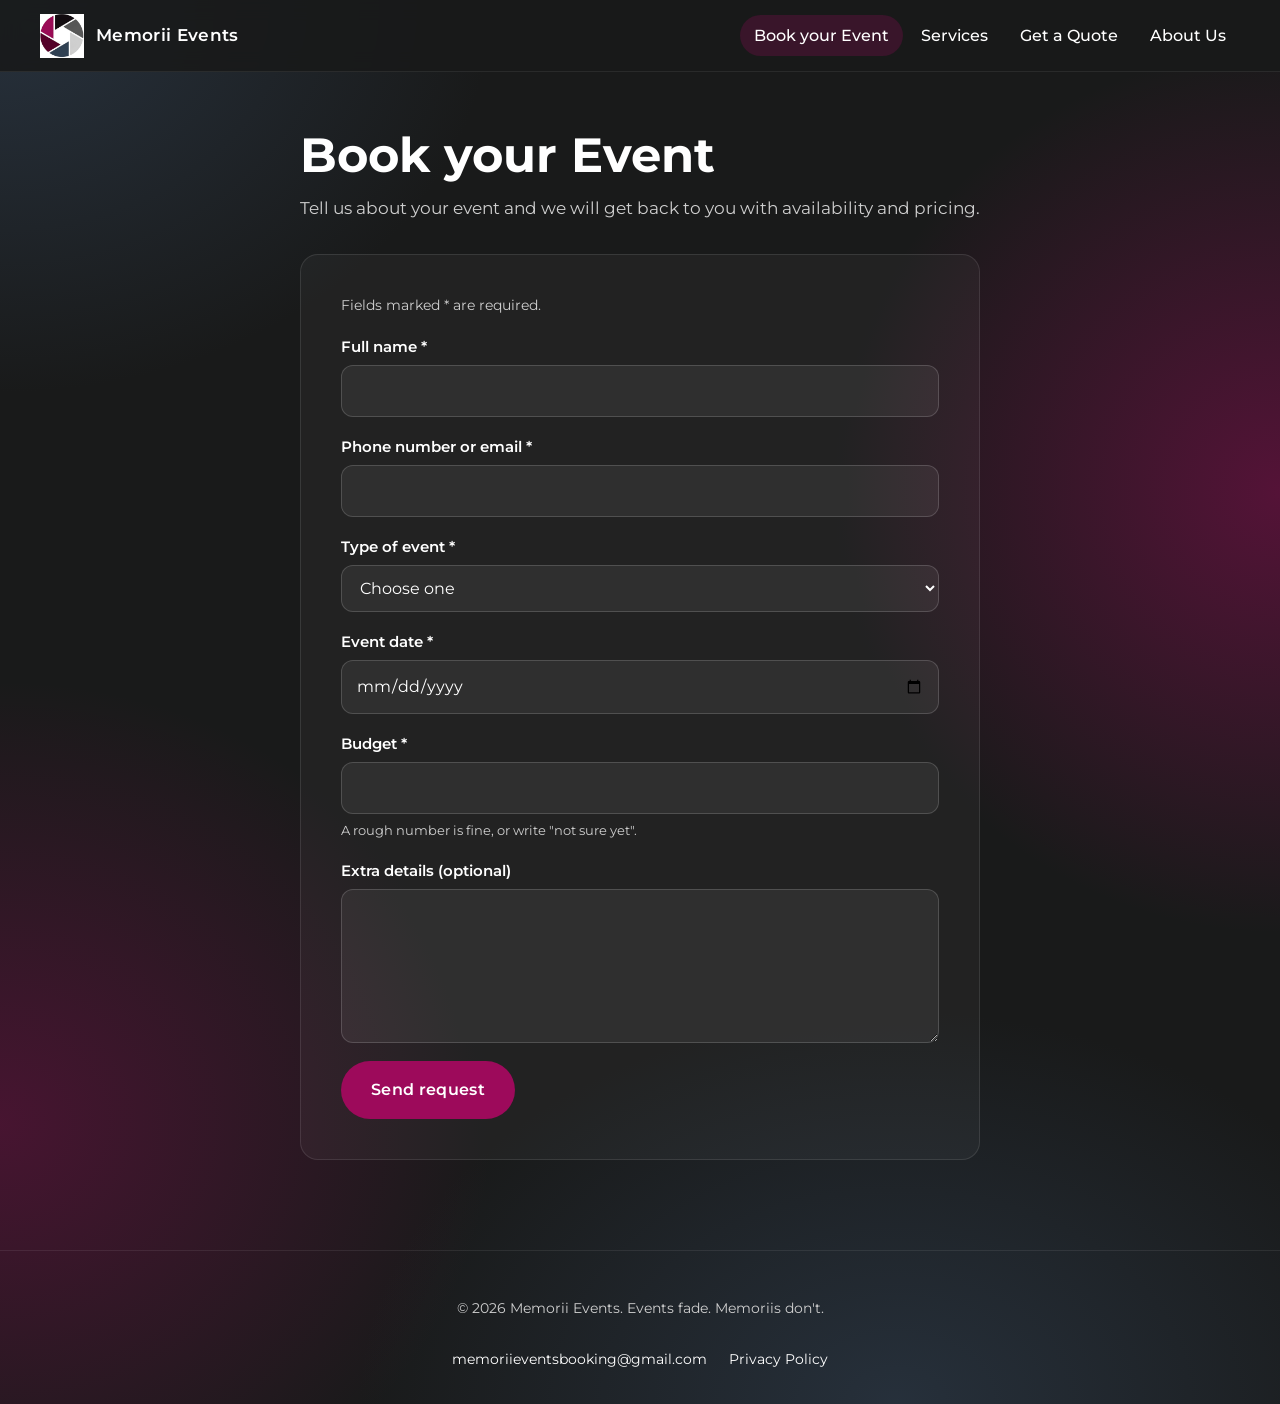
==== pages/book.html @ ae77ec04 "Build Part 1 of Memorii Events site Static HTML/CSS/JS site: home page with hero carousel, reviews r" ====
<!doctype html>
<html lang="en-CA">
<head>
  <meta charset="utf-8">
  <meta name="viewport" content="width=device-width, initial-scale=1">
  <title>Book your Event | Memorii Events</title>
  <meta name="description" content="Tell us about your event and we will get back to you with availability and pricing.">
  <link rel="canonical" href="https://memoriievents.ca/pages/book.html">
  <meta name="theme-color" content="#191a1a">
  <link rel="icon" href="../assets/logo-web.png">
  <link rel="preconnect" href="https://fonts.googleapis.com">
  <link rel="preconnect" href="https://fonts.gstatic.com" crossorigin>
  <link href="https://fonts.googleapis.com/css2?family=Montserrat:wght@400;500;600;700&display=swap" rel="stylesheet">
  <link rel="stylesheet" href="../assets/css/styles.css">
</head>
<body>
<a class="skip-link" href="#main">Skip to content</a>
<header class="site-header">
  <div class="container header-inner">
    <a class="brand" href="../index.html" aria-label="Memorii Events home">
      <img src="../assets/logo-web.png" alt="Memorii Events logo" width="44" height="44">
      <span>Memorii Events</span>
    </a>
    <button class="menu-toggle" type="button" aria-expanded="false" aria-controls="site-nav" aria-label="Open menu">
      <span></span><span></span><span></span>
    </button>
    <nav id="site-nav" class="site-nav" aria-label="Main">
      <a href="book.html" aria-current="page">Book your Event</a>
      <a href="services.html">Services</a>
      <a href="quote.html">Get a Quote</a>
      <a href="../index.html#meet-the-team">About Us</a>
    </nav>
  </div>
</header>
<main id="main" class="page">
  <div class="container page-narrow">
    <h1>Book your Event</h1>
    <p class="lead">Tell us about your event and we will get back to you with availability and pricing.</p>
    <div class="form-card">
      <p class="required-note">Fields marked * are required.</p>
      <form class="enquiry-form" action="https://formspree.io/f/mgaaaqll" method="POST">
        <input type="hidden" name="_subject" value="New booking request - Memorii Events">
        <input type="hidden" name="_next" value="https://memoriievents.ca/pages/thanks.html">
        <p class="visually-hidden"><label>Leave this field empty <input type="text" name="_gotcha" tabindex="-1" autocomplete="off"></label></p>

        <div class="field">
          <label for="name">Full name *</label>
          <input id="name" name="name" type="text" required autocomplete="name">
        </div>
        <div class="field">
          <label for="contact">Phone number or email *</label>
          <input id="contact" name="contact" type="text" required>
        </div>
        <div class="field">
          <label for="event_type">Type of event *</label>
          <select id="event_type" name="event_type" required>
            <option value="">Choose one</option>
            <option>Wedding</option>
            <option>Private party</option>
            <option>Corporate event</option>
            <option>Other</option>
          </select>
        </div>
        <div class="field">
          <label for="event_date">Event date *</label>
          <input id="event_date" name="event_date" type="date" required>
        </div>
        <div class="field">
          <label for="budget">Budget *</label>
          <input id="budget" name="budget" type="text" required>
          <span class="hint">A rough number is fine, or write "not sure yet".</span>
        </div>
        <div class="field">
          <label for="details">Extra details (optional)</label>
          <textarea id="details" name="details" rows="5"></textarea>
        </div>
        <button class="btn" type="submit">Send request</button>
      </form>
    </div>
  </div>
</main>
<footer class="site-footer">
  <div class="container footer-inner">
    <p>&copy; 2026 Memorii Events. Events fade. Memoriis don't.</p>
    <ul class="footer-links">
      <li><a href="mailto:memoriieventsbooking@gmail.com">memoriieventsbooking@gmail.com</a></li>
      <li><a href="privacy.html">Privacy Policy</a></li>
    </ul>
  </div>
</footer>
<script src="../assets/js/main.js" defer></script>
</body>
</html>
---- assets/css/styles.css ----
/* ==========================================================
   Memorii Events - main stylesheet
   Colours are defined once here. To change a brand colour,
   edit the value in :root below.
   ========================================================== */
:root {
  --bg: #191a1a;            /* page background (near-black) */
  --slate: #314256;         /* edge glow, dark gray blue */
  --magenta: #9d0a5b;       /* accent, buttons, edge glow */
  --magenta-deep: #5b002e;  /* button hover */
  --white: #ffffff;         /* main text */
  --grey: #cfcfcf;          /* secondary text */
  --header-h: 72px;
  --radius: 18px;
  --container: 1200px;
}

* { box-sizing: border-box; }
html { scroll-behavior: smooth; background: var(--bg); }

body {
  margin: 0;
  min-height: 100vh;
  font-family: "Montserrat", system-ui, -apple-system, "Segoe UI", sans-serif;
  font-size: 16px;
  line-height: 1.6;
  color: var(--white);
  background-color: var(--bg);
  /* Soft brand glows along the edges, based on the business card */
  background-image:
    radial-gradient(ellipse 55% 40% at 0% 0%, rgba(49, 66, 86, 0.6), transparent 70%),
    radial-gradient(ellipse 50% 45% at 100% 35%, rgba(157, 10, 91, 0.45), transparent 70%),
    radial-gradient(ellipse 55% 45% at 0% 80%, rgba(157, 10, 91, 0.35), transparent 70%),
    radial-gradient(ellipse 60% 40% at 70% 100%, rgba(49, 66, 86, 0.55), transparent 70%);
  background-repeat: no-repeat;
  background-size: 100% 100%;
}

img, video { display: block; max-width: 100%; }
a { color: var(--white); }
a:focus-visible, button:focus-visible, input:focus-visible,
select:focus-visible, textarea:focus-visible, [tabindex]:focus-visible {
  outline: 3px solid var(--magenta);
  outline-offset: 3px;
}

.container { width: min(100% - 32px, var(--container)); margin-inline: auto; }
.visually-hidden {
  position: absolute !important; width: 1px; height: 1px; padding: 0;
  margin: -1px; overflow: hidden; clip: rect(0 0 0 0); border: 0; white-space: nowrap;
}
.skip-link {
  position: absolute; left: 16px; top: -60px; z-index: 100;
  background: var(--magenta); color: var(--white); padding: 8px 14px; border-radius: 8px;
}
.skip-link:focus { top: 12px; }

/* ---------- Buttons ---------- */
.btn {
  display: inline-block; cursor: pointer; text-decoration: none;
  font: inherit; font-weight: 600; letter-spacing: 0.02em;
  padding: 14px 28px; border-radius: 999px; border: 2px solid transparent;
  background: var(--magenta); color: var(--white);
  transition: background-color 0.2s ease, border-color 0.2s ease;
}
.btn:hover { background: var(--magenta-deep); }
.btn-lg { padding: 16px 40px; font-size: 1.05rem; }
.btn-ghost { background: transparent; border-color: var(--grey); color: var(--white); }
.btn-ghost:hover { background: rgba(255, 255, 255, 0.08); border-color: var(--white); }

/* ---------- Header / banner ---------- */
.site-header {
  position: sticky; top: 0; z-index: 50; height: var(--header-h);
  background: rgba(25, 26, 26, 0.88);
  backdrop-filter: blur(10px); -webkit-backdrop-filter: blur(10px);
  border-bottom: 1px solid rgba(255, 255, 255, 0.08);
}
.header-inner {
  height: 100%; display: flex; align-items: center; justify-content: space-between;
  position: relative;
}
.brand { display: flex; align-items: center; gap: 12px; text-decoration: none; }
.brand img { height: 44px; width: auto; }
.brand span { font-weight: 600; font-size: 1.05rem; letter-spacing: 0.02em; }

.site-nav {
  display: none; position: absolute; top: 100%; left: 0; right: 0;
  flex-direction: column; background: var(--bg);
  border-bottom: 1px solid rgba(255, 255, 255, 0.08);
}
.site-nav.is-open { display: flex; }
.site-nav a {
  padding: 16px 20px; text-decoration: none; font-weight: 500;
  border-top: 1px solid rgba(255, 255, 255, 0.06);
}
.site-nav a:hover, .site-nav a[aria-current="page"] { color: var(--magenta); }

.menu-toggle {
  display: flex; flex-direction: column; justify-content: center; gap: 5px;
  width: 44px; height: 44px; padding: 10px; background: none; border: 0; cursor: pointer;
}
.menu-toggle span { display: block; height: 2px; background: var(--white); border-radius: 2px; }

@media (min-width: 900px) {
  .menu-toggle { display: none; }
  .site-nav {
    display: flex; position: static; flex-direction: row; gap: 4px;
    background: none; border: 0;
  }
  .site-nav a {
    border: 0; padding: 8px 14px; border-radius: 999px;
  }
  .site-nav a:hover, .site-nav a[aria-current="page"] {
    background: rgba(157, 10, 91, 0.25); color: var(--white);
  }
}

/* ---------- Home: hero carousel ---------- */
.hero { padding: 16px 0 0; }
.hero .container { width: min(100% - 24px, var(--container)); }

.carousel-stage {
  position: relative; overflow: hidden; border-radius: var(--radius);
  background: #0e0f0f; box-shadow: 0 20px 60px rgba(0, 0, 0, 0.45);
  /* Fills most of the first screen. The reviews heading peeks in at the bottom. */
  height: 70vh;
  height: clamp(300px, calc(100svh - 224px), 760px);
  touch-action: pan-y;
  user-select: none;
}
.slide {
  position: absolute; inset: 0; opacity: 0; transition: opacity 0.6s ease;
  pointer-events: none;
}
.slide.is-active { opacity: 1; pointer-events: auto; }
.slide img, .slide video { width: 100%; height: 100%; object-fit: cover; }

.carousel-btn {
  position: absolute; top: 50%; transform: translateY(-50%); z-index: 3;
  width: 46px; height: 46px; border-radius: 50%; cursor: pointer;
  background: rgba(25, 26, 26, 0.7); color: var(--white);
  border: 1px solid rgba(255, 255, 255, 0.2);
  font-size: 1.6rem; line-height: 1; display: grid; place-items: center;
}
.carousel-btn:hover { background: var(--magenta); border-color: var(--magenta); }
.carousel-btn.prev { left: 12px; }
.carousel-btn.next { right: 12px; }

.carousel-count {
  position: absolute; right: 14px; bottom: 12px; z-index: 3;
  font-size: 0.8rem; font-weight: 500; color: var(--white);
  background: rgba(25, 26, 26, 0.7); padding: 4px 10px; border-radius: 999px;
}

.hero-cta { text-align: center; margin-top: 20px; }

/* ---------- Reviews ---------- */
.reviews { padding: 24px 0 80px; }
.section-title {
  text-align: center; font-size: clamp(1.6rem, 3.2vw, 2.4rem);
  font-weight: 700; margin: 0 0 28px; letter-spacing: -0.01em;
}
.reviews-wrap { display: flex; align-items: center; gap: 12px; }
.reviews-track {
  flex: 1; min-width: 0; display: flex; gap: 20px; overflow-x: auto;
  scroll-snap-type: x mandatory; scroll-behavior: smooth;
  padding: 6px 2px 14px; scrollbar-width: none;
}
.reviews-track::-webkit-scrollbar { display: none; }
.review-card {
  flex: 0 0 100%; scroll-snap-align: start;
  display: flex; flex-direction: column; gap: 14px;
  padding: 26px; border-radius: var(--radius);
  background: rgba(255, 255, 255, 0.04); border: 1px solid rgba(255, 255, 255, 0.1);
}
.stars { color: var(--white); letter-spacing: 3px; font-size: 1.1rem; }
.review-text { margin: 0; color: var(--grey); flex: 1; }
.review-meta { display: flex; flex-direction: column; font-size: 0.9rem; }
.review-meta span { color: var(--grey); font-size: 0.82rem; }
.posted-on { font-size: 0.8rem; color: var(--grey); }
.reviews-status { text-align: center; color: var(--grey); }
.rev-btn {
  flex: 0 0 auto; width: 44px; height: 44px; border-radius: 50%; cursor: pointer;
  background: rgba(255, 255, 255, 0.06); color: var(--white);
  border: 1px solid rgba(255, 255, 255, 0.2); font-size: 1.5rem; line-height: 1;
}
.rev-btn:hover { background: var(--magenta); border-color: var(--magenta); }

@media (min-width: 900px) {
  .review-card { flex: 0 0 calc((100% - 40px) / 3); }
  .reviews-track { gap: 20px; }
}

/* ---------- About / team ---------- */
.about { padding: 40px 0 90px; scroll-margin-top: calc(var(--header-h) + 16px); }
.about-grid { display: grid; gap: 36px; align-items: center; }
.team-photo {
  position: relative; aspect-ratio: 4 / 5; border-radius: var(--radius); overflow: hidden;
  background: linear-gradient(135deg, var(--slate), var(--magenta-deep));
  display: grid; place-items: center;
}
.team-photo img { position: absolute; inset: 0; width: 100%; height: 100%; object-fit: cover; }
.team-placeholder { font-size: 0.95rem; color: var(--grey); padding: 16px; text-align: center; }
.about-copy h2 { font-size: clamp(1.6rem, 3.2vw, 2.4rem); margin: 0 0 16px; }
.about-copy p { color: var(--grey); margin: 0 0 14px; }
@media (min-width: 800px) {
  .about-grid { grid-template-columns: 1fr 1fr; gap: 56px; }
}

/* ---------- Footer ---------- */
.site-footer {
  border-top: 1px solid rgba(255, 255, 255, 0.08); padding: 32px 0; color: var(--grey);
  font-size: 0.9rem;
}
.footer-inner { display: flex; flex-direction: column; gap: 14px; align-items: center; text-align: center; }
.footer-links { display: flex; flex-wrap: wrap; gap: 8px 22px; justify-content: center; list-style: none; padding: 0; margin: 0; }
.footer-links a { text-decoration: none; }
.footer-links a:hover { color: var(--magenta); }

/* ---------- Inner pages ---------- */
.page { padding: 56px 0 90px; }
.page-narrow { max-width: 680px; margin-inline: auto; }
.page h1 { font-size: clamp(2rem, 4.5vw, 3rem); margin: 0 0 12px; line-height: 1.15; }
.page .lead { color: var(--grey); font-size: 1.05rem; margin: 0 0 32px; }
.page h2 { font-size: 1.3rem; margin: 32px 0 10px; }
.page p, .page li { color: var(--grey); }

.form-card {
  background: rgba(255, 255, 255, 0.04); border: 1px solid rgba(255, 255, 255, 0.1);
  border-radius: var(--radius); padding: clamp(22px, 4vw, 40px);
}
.enquiry-form { display: grid; gap: 18px; }
.field { display: grid; gap: 6px; }
.field label { font-weight: 600; font-size: 0.95rem; }
.field .hint { font-size: 0.82rem; color: var(--grey); }
.field input, .field select, .field textarea {
  font: inherit; color: var(--white); width: 100%;
  background: rgba(255, 255, 255, 0.06); border: 1px solid rgba(255, 255, 255, 0.16);
  border-radius: 12px; padding: 12px 14px;
}
.field select option { background: var(--bg); color: var(--white); }
.field textarea { resize: vertical; min-height: 120px; }
.field input::placeholder, .field textarea::placeholder { color: rgba(207, 207, 207, 0.6); }
.enquiry-form .btn { justify-self: start; }
.required-note { font-size: 0.85rem; color: var(--grey); margin: 0 0 18px; }

.coming-soon {
  border: 1px dashed rgba(255, 255, 255, 0.25); border-radius: var(--radius);
  padding: 36px 24px; text-align: center; color: var(--grey);
}
.cta-row { display: flex; flex-wrap: wrap; gap: 12px; margin-top: 24px; }

/* ---------- Motion preferences ---------- */
@media (prefers-reduced-motion: reduce) {
  html { scroll-behavior: auto; }
  *, *::before, *::after { transition-duration: 0.01ms !important; }
  .reviews-track { scroll-behavior: auto; }
}

/* ---------- Tablet and up ---------- */
@media (min-width: 900px) {
  .container { width: min(100% - 48px, var(--container)); }
  .hero .container { width: min(100% - 48px, var(--container)); }
  .reviews-track { padding-inline: 4px; }
}
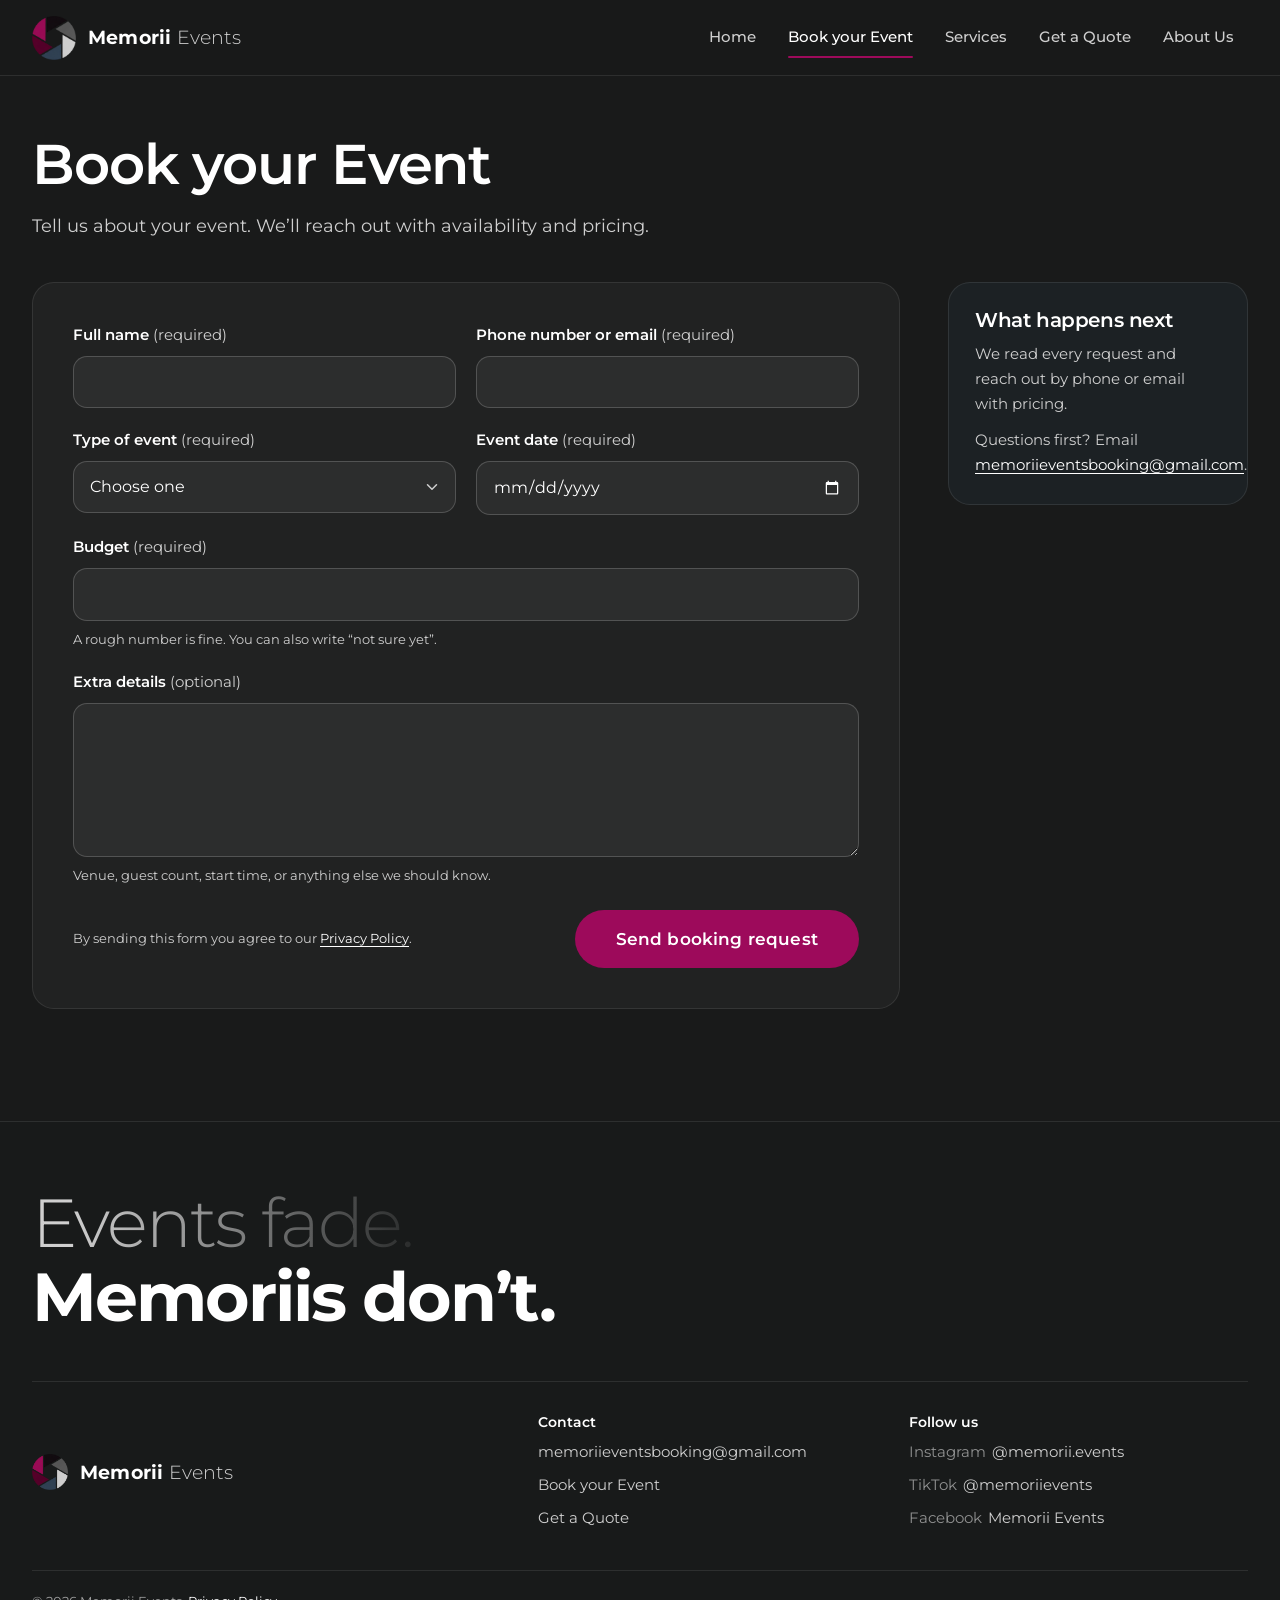
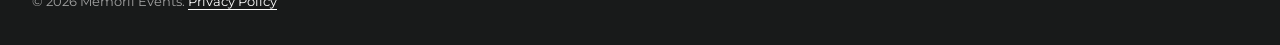
==== commit 80a1f82f: "Rebuild Part 1: coverflow carousel, transparent logo, polished pages - Coverflow hero carousel: rais" ====
--- a/pages/book.html
+++ b/pages/book.html
@@ -4,90 +4,165 @@
   <meta charset="utf-8">
   <meta name="viewport" content="width=device-width, initial-scale=1">
   <title>Book your Event | Memorii Events</title>
-  <meta name="description" content="Tell us about your event and we will get back to you with availability and pricing.">
+  <meta name="description" content="Tell us about your event. We’ll reach out with availability and pricing.">
   <link rel="canonical" href="https://memoriievents.ca/pages/book.html">
   <meta name="theme-color" content="#191a1a">
-  <link rel="icon" href="../assets/logo-web.png">
+
+  <!-- Social sharing previews -->
+  <meta property="og:type" content="website">
+  <meta property="og:site_name" content="Memorii Events">
+  <meta property="og:locale" content="en_CA">
+  <meta property="og:title" content="Book your Event | Memorii Events">
+  <meta property="og:description" content="Tell us about your event. We’ll reach out with availability and pricing.">
+  <meta property="og:url" content="https://memoriievents.ca/pages/book.html">
+  <meta property="og:image" content="https://memoriievents.ca/assets/media-web/wedding1.jpg">
+  <meta name="twitter:card" content="summary_large_image">
+
+  <link rel="icon" type="image/png" sizes="32x32" href="../assets/favicon-32.png">
+  <link rel="apple-touch-icon" href="../assets/apple-touch-icon.png">
+
   <link rel="preconnect" href="https://fonts.googleapis.com">
   <link rel="preconnect" href="https://fonts.gstatic.com" crossorigin>
-  <link href="https://fonts.googleapis.com/css2?family=Montserrat:wght@400;500;600;700&display=swap" rel="stylesheet">
-  <link rel="stylesheet" href="../assets/css/styles.css">
+  <link rel="stylesheet" href="https://fonts.googleapis.com/css2?family=Montserrat:wght@300;400;500;600;700&display=swap">
+  <link rel="stylesheet" href="../assets/css/styles.css?v=2">
 </head>
 <body>
 <a class="skip-link" href="#main">Skip to content</a>
+
 <header class="site-header">
   <div class="container header-inner">
-    <a class="brand" href="../index.html" aria-label="Memorii Events home">
-      <img src="../assets/logo-web.png" alt="Memorii Events logo" width="44" height="44">
-      <span>Memorii Events</span>
+    <a class="brand" href="../index.html" aria-label="Memorii Events, home">
+      <img src="../assets/logo-transparent-256.png" alt="" width="44" height="44">
+      <span class="brand-name"><strong>Memorii</strong> <span>Events</span></span>
     </a>
+
     <button class="menu-toggle" type="button" aria-expanded="false" aria-controls="site-nav" aria-label="Open menu">
-      <span></span><span></span><span></span>
+      <svg viewBox="0 0 24 24" fill="none" stroke="currentColor" stroke-width="2" stroke-linecap="round" aria-hidden="true">
+        <path class="line line-top" d="M4 7h16"/><path class="line line-mid" d="M4 12h16"/><path class="line line-bot" d="M4 17h16"/>
+      </svg>
     </button>
+
     <nav id="site-nav" class="site-nav" aria-label="Main">
-      <a href="book.html" aria-current="page">Book your Event</a>
-      <a href="services.html">Services</a>
-      <a href="quote.html">Get a Quote</a>
-      <a href="../index.html#meet-the-team">About Us</a>
+      <a class="nav-link" href="../index.html">Home</a>
+      <a class="nav-link" href="book.html" aria-current="page">Book your Event</a>
+      <a class="nav-link" href="services.html">Services</a>
+      <a class="nav-link" href="quote.html">Get a Quote</a>
+      <a class="nav-link" href="../index.html#meet-the-team">About Us</a>
     </nav>
   </div>
 </header>
+
 <main id="main" class="page">
-  <div class="container page-narrow">
-    <h1>Book your Event</h1>
-    <p class="lead">Tell us about your event and we will get back to you with availability and pricing.</p>
-    <div class="form-card">
-      <p class="required-note">Fields marked * are required.</p>
-      <form class="enquiry-form" action="https://formspree.io/f/mgaaaqll" method="POST">
-        <input type="hidden" name="_subject" value="New booking request - Memorii Events">
-        <input type="hidden" name="_next" value="https://memoriievents.ca/pages/thanks.html">
-        <p class="visually-hidden"><label>Leave this field empty <input type="text" name="_gotcha" tabindex="-1" autocomplete="off"></label></p>
+  <div class="container">
+    <div class="page-head">
+      <h1>Book your Event</h1>
+      <p class="lead">Tell us about your event. We’ll reach out with availability and pricing.</p>
+    </div>
 
-        <div class="field">
-          <label for="name">Full name *</label>
-          <input id="name" name="name" type="text" required autocomplete="name">
-        </div>
-        <div class="field">
-          <label for="contact">Phone number or email *</label>
-          <input id="contact" name="contact" type="text" required>
-        </div>
-        <div class="field">
-          <label for="event_type">Type of event *</label>
-          <select id="event_type" name="event_type" required>
-            <option value="">Choose one</option>
-            <option>Wedding</option>
-            <option>Private party</option>
-            <option>Corporate event</option>
-            <option>Other</option>
-          </select>
-        </div>
-        <div class="field">
-          <label for="event_date">Event date *</label>
-          <input id="event_date" name="event_date" type="date" required>
-        </div>
-        <div class="field">
-          <label for="budget">Budget *</label>
-          <input id="budget" name="budget" type="text" required>
-          <span class="hint">A rough number is fine, or write "not sure yet".</span>
-        </div>
-        <div class="field">
-          <label for="details">Extra details (optional)</label>
-          <textarea id="details" name="details" rows="5"></textarea>
-        </div>
-        <button class="btn" type="submit">Send request</button>
-      </form>
+    <div class="form-layout">
+      <div class="form-card">
+        <form class="enquiry-form" action="https://formspree.io/f/mgaaaqll" method="POST">
+          <!-- Formspree settings -->
+          <input type="hidden" name="_subject" value="New booking request - Memorii Events">
+          <input type="hidden" name="_next" value="https://ziyadk1520.github.io/memorii-events/pages/thanks.html">
+          <!-- Spam trap: people never see or fill this -->
+          <div class="visually-hidden" aria-hidden="true">
+            <label for="book-gotcha">Leave this empty</label>
+            <input id="book-gotcha" type="text" name="_gotcha" tabindex="-1" autocomplete="off">
+          </div>
+
+          <div class="form-row">
+            <div class="field">
+              <label for="name">Full name <span class="req">(required)</span></label>
+              <input id="name" name="name" type="text" required autocomplete="name">
+            </div>
+            <div class="field">
+              <label for="contact">Phone number or email <span class="req">(required)</span></label>
+              <input id="contact" name="contact" type="text" required>
+            </div>
+          </div>
+
+          <div class="form-row">
+            <div class="field">
+              <label for="event_type">Type of event <span class="req">(required)</span></label>
+              <select id="event_type" name="event_type" required>
+                <option value="">Choose one</option>
+                <option>Wedding</option>
+                <option>Private party</option>
+                <option>Corporate event</option>
+                <option>Other</option>
+              </select>
+            </div>
+            <div class="field">
+              <label for="event_date">Event date <span class="req">(required)</span></label>
+              <input id="event_date" name="event_date" type="date" required>
+            </div>
+          </div>
+
+          <div class="field">
+            <label for="budget">Budget <span class="req">(required)</span></label>
+            <input id="budget" name="budget" type="text" required aria-describedby="budget-hint">
+            <span class="hint" id="budget-hint">A rough number is fine. You can also write &ldquo;not sure yet&rdquo;.</span>
+          </div>
+
+          <div class="field">
+            <label for="details">Extra details <span class="req">(optional)</span></label>
+            <textarea id="details" name="details" rows="5" aria-describedby="details-hint"></textarea>
+            <span class="hint" id="details-hint">Venue, guest count, start time, or anything else we should know.</span>
+          </div>
+
+          <div class="form-foot">
+            <p class="form-note">By sending this form you agree to our <a href="privacy.html">Privacy Policy</a>.</p>
+            <button class="btn btn-lg" type="submit" data-label="Send booking request">Send booking request</button>
+          </div>
+        </form>
+      </div>
+
+      <aside class="aside-card" aria-labelledby="book-next">
+        <h2 id="book-next">What happens next</h2>
+        <p>We read every request and reach out by phone or email with pricing.</p>
+        <p>Questions first? Email <a href="mailto:memoriieventsbooking@gmail.com">memoriieventsbooking@gmail.com</a>.</p>
+      </aside>
     </div>
   </div>
 </main>
+
 <footer class="site-footer">
-  <div class="container footer-inner">
-    <p>&copy; 2026 Memorii Events. Events fade. Memoriis don't.</p>
-    <ul class="footer-links">
-      <li><a href="mailto:memoriieventsbooking@gmail.com">memoriieventsbooking@gmail.com</a></li>
-      <li><a href="privacy.html">Privacy Policy</a></li>
-    </ul>
+  <div class="container">
+    <p class="slogan" aria-label="Events fade. Memoriis don't.">
+      <span class="slogan-fade" aria-hidden="true">Events fade.</span>
+      <span class="slogan-bold" aria-hidden="true">Memoriis don&rsquo;t.</span>
+    </p>
+
+    <div class="footer-grid">
+      <div class="footer-brand">
+        <img src="../assets/logo-transparent-256.png" alt="" width="36" height="36">
+        <span class="brand-name"><strong>Memorii</strong> <span>Events</span></span>
+      </div>
+      <div>
+        <h2 class="footer-h">Contact</h2>
+        <ul class="footer-list">
+          <li><a href="mailto:memoriieventsbooking@gmail.com">memoriieventsbooking@gmail.com</a></li>
+          <li><a href="book.html">Book your Event</a></li>
+          <li><a href="quote.html">Get a Quote</a></li>
+        </ul>
+      </div>
+      <div>
+        <h2 class="footer-h">Follow us</h2>
+        <ul class="footer-list">
+          <li><span class="label">Instagram</span>@memorii.events</li>
+          <li><span class="label">TikTok</span>@memoriievents</li>
+          <li><span class="label">Facebook</span>Memorii Events</li>
+        </ul>
+      </div>
+    </div>
+
+    <div class="footer-legal">
+      <p>&copy; 2026 Memorii Events. <a href="privacy.html">Privacy Policy</a></p>
+    </div>
   </div>
 </footer>
-<script src="../assets/js/main.js" defer></script>
+
+<script src="../assets/js/main.js?v=2" defer></script>
 </body>
 </html>
--- a/assets/css/styles.css
+++ b/assets/css/styles.css
@@ -1,265 +1,595 @@
-/* ==========================================================
-   Memorii Events - main stylesheet
-   Colours are defined once here. To change a brand colour,
-   edit the value in :root below.
-   ========================================================== */
+/* ==========================================================================
+   Memorii Events — main stylesheet
+   --------------------------------------------------------------------------
+   Brand colours live in :root below. Change a value there and it updates
+   everywhere on the site.
+
+   Contents
+     1. Tokens
+     2. Base and page background
+     3. Buttons and links
+     4. Header and navigation
+     5. Home: hero carousel (coverflow)
+     6. Home: reviews
+     7. Home: meet the team
+     8. Footer
+     9. Inner pages and forms
+    10. Reduced motion
+   ========================================================================== */
+
+/* 1. Tokens ---------------------------------------------------------------- */
 :root {
-  --bg: #191a1a;            /* page background (near-black) */
-  --slate: #314256;         /* edge glow, dark gray blue */
+  /* Brand colours */
+  --bg: #191a1a;            /* page background, near-black */
+  --slate: #314256;         /* dark grey blue, edge glow */
   --magenta: #9d0a5b;       /* accent, buttons, edge glow */
   --magenta-deep: #5b002e;  /* button hover */
   --white: #ffffff;         /* main text */
   --grey: #cfcfcf;          /* secondary text */
-  --header-h: 72px;
-  --radius: 18px;
-  --container: 1200px;
-}
-
-* { box-sizing: border-box; }
-html { scroll-behavior: smooth; background: var(--bg); }
+
+  /* Derived surfaces (white at low opacity over the background) */
+  --surface: rgba(255, 255, 255, 0.035);
+  --surface-strong: rgba(255, 255, 255, 0.06);
+  --line: rgba(255, 255, 255, 0.09);
+  --line-strong: rgba(255, 255, 255, 0.18);
+
+  /* Type scale (Montserrat) */
+  --fs-body: 1rem;
+  --fs-small: 0.875rem;
+  --fs-lead: 1.125rem;
+  --fs-h3: 1.25rem;
+  --fs-h2: clamp(1.75rem, 1.2rem + 2.2vw, 2.5rem);
+  --fs-h1: clamp(2.25rem, 1.4rem + 3.6vw, 3.5rem);
+
+  /* Layout */
+  --header-h: 64px;
+  --container: 1240px;
+  --gutter: 16px;
+  --radius-lg: 22px;
+  --radius-md: 14px;
+  --ease: cubic-bezier(0.22, 0.8, 0.24, 1);
+}
+
+@media (min-width: 900px) {
+  :root { --header-h: 76px; --gutter: 32px; }
+}
+
+/* 2. Base and page background --------------------------------------------- */
+*, *::before, *::after { box-sizing: border-box; }
+
+html {
+  background: var(--bg);
+  scroll-behavior: smooth;
+  scroll-padding-top: calc(var(--header-h) + 16px);
+  -webkit-text-size-adjust: 100%;
+}
 
 body {
   margin: 0;
   min-height: 100vh;
   font-family: "Montserrat", system-ui, -apple-system, "Segoe UI", sans-serif;
-  font-size: 16px;
-  line-height: 1.6;
+  font-size: var(--fs-body);
+  line-height: 1.65;
   color: var(--white);
   background-color: var(--bg);
-  /* Soft brand glows along the edges, based on the business card */
-  background-image:
-    radial-gradient(ellipse 55% 40% at 0% 0%, rgba(49, 66, 86, 0.6), transparent 70%),
-    radial-gradient(ellipse 50% 45% at 100% 35%, rgba(157, 10, 91, 0.45), transparent 70%),
-    radial-gradient(ellipse 55% 45% at 0% 80%, rgba(157, 10, 91, 0.35), transparent 70%),
-    radial-gradient(ellipse 60% 40% at 70% 100%, rgba(49, 66, 86, 0.55), transparent 70%);
-  background-repeat: no-repeat;
-  background-size: 100% 100%;
-}
-
-img, video { display: block; max-width: 100%; }
-a { color: var(--white); }
-a:focus-visible, button:focus-visible, input:focus-visible,
-select:focus-visible, textarea:focus-visible, [tabindex]:focus-visible {
-  outline: 3px solid var(--magenta);
+  overflow-x: hidden;
+  -webkit-font-smoothing: antialiased;
+}
+
+/* Soft brand glows pinned to the screen edges, based on the business card.
+   A fixed layer, so the glow stays at the edges while the page scrolls. */
+body::before {
+  content: "";
+  position: fixed;
+  inset: 0;
+  z-index: -1;
+  pointer-events: none;
+  background:
+    radial-gradient(38% 32% at 4% 2%, rgba(207, 207, 207, 0.09), transparent 70%),
+    radial-gradient(55% 45% at 0% 0%, rgba(49, 66, 86, 0.55), transparent 72%),
+    radial-gradient(42% 55% at 100% 38%, rgba(157, 10, 91, 0.34), transparent 72%),
+    radial-gradient(48% 42% at 0% 96%, rgba(157, 10, 91, 0.26), transparent 72%),
+    radial-gradient(55% 40% at 58% 106%, rgba(49, 66, 86, 0.5), transparent 72%);
+}
+
+img, video, svg { display: block; max-width: 100%; }
+h1, h2, h3 { line-height: 1.15; letter-spacing: -0.02em; font-weight: 600; margin: 0; }
+p { margin: 0; }
+
+.container {
+  width: 100%;
+  max-width: calc(var(--container) + var(--gutter) * 2);
+  margin-inline: auto;
+  padding-inline: var(--gutter);
+}
+
+.visually-hidden {
+  position: absolute !important;
+  width: 1px; height: 1px; padding: 0; margin: -1px;
+  overflow: hidden; clip: rect(0 0 0 0); white-space: nowrap; border: 0;
+}
+
+.skip-link {
+  position: absolute; left: 16px; top: -100px; z-index: 200;
+  padding: 10px 16px; border-radius: 10px;
+  background: var(--magenta); color: var(--white); font-weight: 600; text-decoration: none;
+}
+.skip-link:focus { top: 12px; }
+
+/* One consistent, high-visibility focus ring */
+:focus-visible {
+  outline: 3px solid var(--grey);
   outline-offset: 3px;
-}
-
-.container { width: min(100% - 32px, var(--container)); margin-inline: auto; }
-.visually-hidden {
-  position: absolute !important; width: 1px; height: 1px; padding: 0;
-  margin: -1px; overflow: hidden; clip: rect(0 0 0 0); border: 0; white-space: nowrap;
-}
-.skip-link {
-  position: absolute; left: 16px; top: -60px; z-index: 100;
-  background: var(--magenta); color: var(--white); padding: 8px 14px; border-radius: 8px;
-}
-.skip-link:focus { top: 12px; }
-
-/* ---------- Buttons ---------- */
+  border-radius: 6px;
+}
+
+/* 3. Buttons and links ----------------------------------------------------- */
+a { color: var(--white); text-underline-offset: 3px; }
+a:hover { color: var(--grey); }
+
 .btn {
-  display: inline-block; cursor: pointer; text-decoration: none;
-  font: inherit; font-weight: 600; letter-spacing: 0.02em;
-  padding: 14px 28px; border-radius: 999px; border: 2px solid transparent;
-  background: var(--magenta); color: var(--white);
-  transition: background-color 0.2s ease, border-color 0.2s ease;
-}
-.btn:hover { background: var(--magenta-deep); }
-.btn-lg { padding: 16px 40px; font-size: 1.05rem; }
-.btn-ghost { background: transparent; border-color: var(--grey); color: var(--white); }
-.btn-ghost:hover { background: rgba(255, 255, 255, 0.08); border-color: var(--white); }
-
-/* ---------- Header / banner ---------- */
+  display: inline-flex; align-items: center; justify-content: center; gap: 10px;
+  min-height: 48px; padding: 12px 28px;
+  border: 1.5px solid transparent; border-radius: 999px;
+  font: inherit; font-weight: 600; font-size: 1rem; letter-spacing: 0.01em;
+  text-decoration: none; cursor: pointer;
+  color: var(--white); background: var(--magenta);
+  transition: background-color 0.2s ease, border-color 0.2s ease, transform 0.2s ease;
+}
+.btn:hover { background: var(--magenta-deep); color: var(--white); }
+.btn:active { transform: translateY(1px); }
+.btn:focus-visible { border-radius: 999px; }
+.btn[disabled] { opacity: 0.6; cursor: progress; }
+
+.btn-lg { min-height: 56px; padding: 14px 40px; font-size: 1.0625rem; }
+
+.btn-ghost { background: transparent; border-color: var(--line-strong); }
+.btn-ghost:hover { background: var(--surface-strong); border-color: var(--grey); }
+
+/* 4. Header and navigation ------------------------------------------------- */
 .site-header {
-  position: sticky; top: 0; z-index: 50; height: var(--header-h);
-  background: rgba(25, 26, 26, 0.88);
-  backdrop-filter: blur(10px); -webkit-backdrop-filter: blur(10px);
-  border-bottom: 1px solid rgba(255, 255, 255, 0.08);
-}
+  position: sticky; top: 0; z-index: 100;
+  height: var(--header-h);
+  background: rgba(25, 26, 26, 0.82);
+  -webkit-backdrop-filter: blur(14px) saturate(140%);
+  backdrop-filter: blur(14px) saturate(140%);
+  border-bottom: 1px solid var(--line);
+}
+
 .header-inner {
-  height: 100%; display: flex; align-items: center; justify-content: space-between;
   position: relative;
-}
-.brand { display: flex; align-items: center; gap: 12px; text-decoration: none; }
-.brand img { height: 44px; width: auto; }
-.brand span { font-weight: 600; font-size: 1.05rem; letter-spacing: 0.02em; }
-
+  height: 100%;
+  display: flex; align-items: center; justify-content: space-between; gap: 24px;
+}
+
+.brand {
+  display: inline-flex; align-items: center; gap: 12px;
+  text-decoration: none; color: var(--white);
+}
+.brand:hover { color: var(--white); }
+.brand img { width: 40px; height: 40px; }
+.brand-name { font-size: 1.125rem; line-height: 1; letter-spacing: 0.01em; white-space: nowrap; }
+.brand-name strong { font-weight: 700; }
+.brand-name span { font-weight: 300; color: var(--grey); }
+
+/* Mobile menu button (three lines that turn into an X) */
+.menu-toggle {
+  display: inline-grid; place-items: center;
+  width: 44px; height: 44px; margin-right: -8px;
+  background: none; border: 0; border-radius: 10px; cursor: pointer; color: var(--white);
+}
+.menu-toggle svg { width: 26px; height: 26px; }
+.menu-toggle .line { transition: transform 0.25s var(--ease), opacity 0.2s ease; transform-origin: 12px 12px; }
+.menu-toggle[aria-expanded="true"] .line-top { transform: translateY(5px) rotate(45deg); }
+.menu-toggle[aria-expanded="true"] .line-mid { opacity: 0; }
+.menu-toggle[aria-expanded="true"] .line-bot { transform: translateY(-5px) rotate(-45deg); }
+
+/* Navigation: mobile panel first, desktop row from 900px */
 .site-nav {
-  display: none; position: absolute; top: 100%; left: 0; right: 0;
-  flex-direction: column; background: var(--bg);
-  border-bottom: 1px solid rgba(255, 255, 255, 0.08);
+  position: absolute; top: 100%; left: 0; right: 0;
+  display: none; flex-direction: column;
+  padding: 8px var(--gutter) 20px;
+  background: var(--bg);
+  border-bottom: 1px solid var(--line);
+  box-shadow: 0 24px 40px rgba(0, 0, 0, 0.4);
 }
 .site-nav.is-open { display: flex; }
-.site-nav a {
-  padding: 16px 20px; text-decoration: none; font-weight: 500;
-  border-top: 1px solid rgba(255, 255, 255, 0.06);
-}
-.site-nav a:hover, .site-nav a[aria-current="page"] { color: var(--magenta); }
-
-.menu-toggle {
-  display: flex; flex-direction: column; justify-content: center; gap: 5px;
-  width: 44px; height: 44px; padding: 10px; background: none; border: 0; cursor: pointer;
-}
-.menu-toggle span { display: block; height: 2px; background: var(--white); border-radius: 2px; }
+
+.nav-link {
+  display: block; padding: 14px 4px;
+  font-size: 1.0625rem; font-weight: 500; color: var(--grey); text-decoration: none;
+  border-bottom: 1px solid var(--line);
+}
+.nav-link:hover, .nav-link[aria-current="page"] { color: var(--white); }
+.nav-link[aria-current="page"] { box-shadow: inset 3px 0 0 var(--magenta); padding-left: 14px; }
+
 
 @media (min-width: 900px) {
   .menu-toggle { display: none; }
+  .brand img { width: 44px; height: 44px; }
+  .brand-name { font-size: 1.1875rem; }
+
   .site-nav {
-    display: flex; position: static; flex-direction: row; gap: 4px;
-    background: none; border: 0;
+    position: static; display: flex; flex-direction: row; align-items: center; gap: 4px;
+    padding: 0; background: none; border: 0; box-shadow: none;
   }
-  .site-nav a {
-    border: 0; padding: 8px 14px; border-radius: 999px;
+  .nav-link {
+    position: relative; padding: 10px 14px; border: 0;
+    font-size: 0.9375rem;
   }
-  .site-nav a:hover, .site-nav a[aria-current="page"] {
-    background: rgba(157, 10, 91, 0.25); color: var(--white);
+  /* Active page: short magenta bar under the link */
+  .nav-link[aria-current="page"] { box-shadow: none; padding-left: 14px; }
+  .nav-link[aria-current="page"]::after {
+    content: ""; position: absolute; left: 14px; right: 14px; bottom: 2px;
+    height: 2px; border-radius: 2px; background: var(--magenta);
   }
 }
 
-/* ---------- Home: hero carousel ---------- */
-.hero { padding: 16px 0 0; }
-.hero .container { width: min(100% - 24px, var(--container)); }
-
-.carousel-stage {
-  position: relative; overflow: hidden; border-radius: var(--radius);
-  background: #0e0f0f; box-shadow: 0 20px 60px rgba(0, 0, 0, 0.45);
-  /* Fills most of the first screen. The reviews heading peeks in at the bottom. */
-  height: 70vh;
-  height: clamp(300px, calc(100svh - 224px), 760px);
-  touch-action: pan-y;
-  user-select: none;
-}
-.slide {
-  position: absolute; inset: 0; opacity: 0; transition: opacity 0.6s ease;
+/* 5. Home: hero carousel (coverflow) -------------------------------------- */
+/* overflow-x: clip keeps the off-screen slides from widening the page,
+   without cutting off the centre card's shadow top and bottom */
+.hero { padding-top: 16px; overflow-x: clip; }
+
+.cf {
+  position: relative;
+  /* The stage fills most of the first screen. The reviews heading is left
+     to peek in at the bottom edge (see the 166px budget: button + spacing). */
+  height: 72vh;
+  height: clamp(300px, calc(100svh - var(--header-h) - 166px), 800px);
+  outline: none;
+}
+.cf:focus-visible { outline: 3px solid var(--grey); outline-offset: 6px; border-radius: var(--radius-lg); }
+
+/* Magenta glow behind the centre card, for the raised look */
+.cf::before {
+  content: ""; position: absolute; inset: 8% 22%; z-index: 0; pointer-events: none;
+  background: radial-gradient(closest-side, rgba(157, 10, 91, 0.35), transparent);
+  filter: blur(40px);
+}
+
+.cf-track {
+  position: absolute; inset: 0;
+  touch-action: pan-y;          /* vertical scroll stays native, horizontal = swipe */
+  user-select: none; -webkit-user-select: none;
+}
+
+/* Every slide is absolutely placed. JavaScript sets its size and position. */
+.cf-item {
+  position: absolute; left: 0; top: 0;
+  width: 0; height: 0;
+  border-radius: var(--radius-lg);
+  overflow: hidden;
+  background: #101111;
+  opacity: 0;
+  z-index: 1;
+  transition:
+    transform 0.7s var(--ease), width 0.7s var(--ease), height 0.7s var(--ease),
+    opacity 0.6s ease, filter 0.6s ease;
+  will-change: transform, opacity;
+  -webkit-tap-highlight-color: transparent;
+}
+.cf-track.no-anim .cf-item { transition: none; }  /* first placement, no slide-in */
+.cf-media {
+  width: 100%; height: 100%;
+  object-fit: cover;            /* centre frame always matches the item's shape, so nothing is cropped */
   pointer-events: none;
-}
-.slide.is-active { opacity: 1; pointer-events: auto; }
-.slide img, .slide video { width: 100%; height: 100%; object-fit: cover; }
-
-.carousel-btn {
-  position: absolute; top: 50%; transform: translateY(-50%); z-index: 3;
-  width: 46px; height: 46px; border-radius: 50%; cursor: pointer;
-  background: rgba(25, 26, 26, 0.7); color: var(--white);
-  border: 1px solid rgba(255, 255, 255, 0.2);
-  font-size: 1.6rem; line-height: 1; display: grid; place-items: center;
-}
-.carousel-btn:hover { background: var(--magenta); border-color: var(--magenta); }
-.carousel-btn.prev { left: 12px; }
-.carousel-btn.next { right: 12px; }
-
-.carousel-count {
-  position: absolute; right: 14px; bottom: 12px; z-index: 3;
-  font-size: 0.8rem; font-weight: 500; color: var(--white);
-  background: rgba(25, 26, 26, 0.7); padding: 4px 10px; border-radius: 999px;
-}
-
-.hero-cta { text-align: center; margin-top: 20px; }
-
-/* ---------- Reviews ---------- */
-.reviews { padding: 24px 0 80px; }
-.section-title {
-  text-align: center; font-size: clamp(1.6rem, 3.2vw, 2.4rem);
-  font-weight: 700; margin: 0 0 28px; letter-spacing: -0.01em;
-}
-.reviews-wrap { display: flex; align-items: center; gap: 12px; }
+  -webkit-user-drag: none;
+}
+
+/* Centre: sharp, raised, on top */
+.cf-item.is-center {
+  opacity: 1; z-index: 3;
+  box-shadow:
+    0 0 0 1px rgba(255, 255, 255, 0.08),
+    0 30px 70px -10px rgba(0, 0, 0, 0.7),
+    0 12px 24px rgba(0, 0, 0, 0.35);
+}
+
+/* Neighbours: behind, blurred, faded toward the outer edge */
+.cf-item.is-prev, .cf-item.is-next {
+  opacity: 0.6; z-index: 2; cursor: pointer;
+  filter: blur(7px) brightness(0.65) saturate(1.1);
+}
+.cf-item.is-prev {
+  -webkit-mask-image: linear-gradient(to right, transparent 0%, #000 65%);
+  mask-image: linear-gradient(to right, transparent 0%, #000 65%);
+}
+.cf-item.is-next {
+  -webkit-mask-image: linear-gradient(to left, transparent 0%, #000 65%);
+  mask-image: linear-gradient(to left, transparent 0%, #000 65%);
+}
+.cf-item.is-hidden { opacity: 0; z-index: 0; filter: blur(10px); pointer-events: none; }
+
+/* Phones: the two neighbours fill the stage behind the centre card,
+   fading out at the top and bottom instead of the sides */
+.cf.is-narrow .cf-item.is-prev, .cf.is-narrow .cf-item.is-next {
+  opacity: 0.55; border-radius: 0;
+  filter: blur(14px) brightness(0.6) saturate(1.15);
+  -webkit-mask-composite: source-in;
+  mask-composite: intersect;
+}
+.cf.is-narrow .cf-item.is-prev {
+  -webkit-mask-image:
+    linear-gradient(to bottom, transparent 0%, #000 22%, #000 78%, transparent 100%),
+    linear-gradient(to right, #000 40%, transparent 100%);
+  mask-image:
+    linear-gradient(to bottom, transparent 0%, #000 22%, #000 78%, transparent 100%),
+    linear-gradient(to right, #000 40%, transparent 100%);
+}
+.cf.is-narrow .cf-item.is-next {
+  -webkit-mask-image:
+    linear-gradient(to bottom, transparent 0%, #000 22%, #000 78%, transparent 100%),
+    linear-gradient(to left, #000 40%, transparent 100%);
+  mask-image:
+    linear-gradient(to bottom, transparent 0%, #000 22%, #000 78%, transparent 100%),
+    linear-gradient(to left, #000 40%, transparent 100%);
+}
+
+/* Arrows sit over the blurred side areas */
+.cf-btn {
+  position: absolute; top: 50%; z-index: 5;
+  display: grid; place-items: center;
+  width: 48px; height: 48px; margin-top: -24px;
+  border-radius: 50%; border: 1px solid var(--line-strong);
+  background: rgba(25, 26, 26, 0.6); color: var(--white);
+  -webkit-backdrop-filter: blur(8px); backdrop-filter: blur(8px);
+  cursor: pointer;
+  transition: background-color 0.2s ease, border-color 0.2s ease;
+}
+.cf-btn:hover { background: var(--magenta); border-color: var(--magenta); }
+.cf-btn svg { width: 22px; height: 22px; }
+.cf-prev { left: 4px; }
+.cf-next { right: 4px; }
+.cf-btn:focus-visible { border-radius: 50%; }
+
+/* Counter and pause button, bottom right of the stage */
+.cf-bar {
+  position: absolute; right: 8px; bottom: 8px; z-index: 5;
+  display: flex; align-items: center; gap: 6px;
+  padding: 4px 4px 4px 14px; border-radius: 999px;
+  background: rgba(25, 26, 26, 0.7); border: 1px solid var(--line);
+  -webkit-backdrop-filter: blur(8px); backdrop-filter: blur(8px);
+  font-size: 0.8125rem; font-weight: 500; font-variant-numeric: tabular-nums; color: var(--grey);
+}
+.cf-pause {
+  display: grid; place-items: center; width: 32px; height: 32px;
+  border: 0; border-radius: 50%; background: transparent; color: var(--white); cursor: pointer;
+}
+.cf-pause:hover { background: var(--surface-strong); }
+.cf-pause svg { width: 16px; height: 16px; }
+.cf-pause .icon-play { display: none; }
+.cf.is-paused .cf-pause .icon-play { display: block; }
+.cf.is-paused .cf-pause .icon-pause { display: none; }
+
+.cf-error {
+  position: absolute; inset: 0; display: grid; place-items: center; padding: 24px;
+  text-align: center; color: var(--grey);
+}
+
+.hero-cta { display: flex; justify-content: center; padding-top: 24px; }
+
+@media (min-width: 700px) {
+  .cf-prev { left: 12px; }
+  .cf-next { right: 12px; }
+  .cf-bar { right: 16px; bottom: 14px; }
+}
+
+/* 6. Home: reviews --------------------------------------------------------- */
+.reviews { padding: 24px 0 96px; }
+
+.section-head {
+  display: flex; align-items: flex-end; justify-content: space-between; gap: 16px;
+  margin-bottom: 28px;
+}
+.section-title { font-size: var(--fs-h2); }
+
+.review-arrows { display: flex; gap: 8px; flex-shrink: 0; }
+.round-btn {
+  display: grid; place-items: center; width: 44px; height: 44px;
+  border-radius: 50%; border: 1px solid var(--line-strong);
+  background: transparent; color: var(--white); cursor: pointer;
+  transition: background-color 0.2s ease, border-color 0.2s ease;
+}
+.round-btn:hover { background: var(--magenta); border-color: var(--magenta); }
+.round-btn svg { width: 20px; height: 20px; }
+.round-btn:focus-visible { border-radius: 50%; }
+
 .reviews-track {
-  flex: 1; min-width: 0; display: flex; gap: 20px; overflow-x: auto;
+  display: flex; gap: 20px;
+  overflow-x: auto; overscroll-behavior-x: contain;
   scroll-snap-type: x mandatory; scroll-behavior: smooth;
-  padding: 6px 2px 14px; scrollbar-width: none;
+  padding: 4px 2px 16px;
+  scrollbar-width: none;
 }
 .reviews-track::-webkit-scrollbar { display: none; }
+.reviews-track:focus-visible { border-radius: var(--radius-lg); }
+
 .review-card {
-  flex: 0 0 100%; scroll-snap-align: start;
-  display: flex; flex-direction: column; gap: 14px;
-  padding: 26px; border-radius: var(--radius);
-  background: rgba(255, 255, 255, 0.04); border: 1px solid rgba(255, 255, 255, 0.1);
-}
-.stars { color: var(--white); letter-spacing: 3px; font-size: 1.1rem; }
-.review-text { margin: 0; color: var(--grey); flex: 1; }
-.review-meta { display: flex; flex-direction: column; font-size: 0.9rem; }
-.review-meta span { color: var(--grey); font-size: 0.82rem; }
-.posted-on { font-size: 0.8rem; color: var(--grey); }
-.reviews-status { text-align: center; color: var(--grey); }
-.rev-btn {
-  flex: 0 0 auto; width: 44px; height: 44px; border-radius: 50%; cursor: pointer;
-  background: rgba(255, 255, 255, 0.06); color: var(--white);
-  border: 1px solid rgba(255, 255, 255, 0.2); font-size: 1.5rem; line-height: 1;
-}
-.rev-btn:hover { background: var(--magenta); border-color: var(--magenta); }
+  flex: 0 0 100%;
+  scroll-snap-align: start;
+  display: flex; flex-direction: column; gap: 18px;
+  padding: 28px 26px 24px;
+  border-radius: var(--radius-lg);
+  background: var(--surface);
+  border: 1px solid var(--line);
+}
+.review-top { display: flex; align-items: center; justify-content: space-between; }
+.review-quote { width: 34px; height: 34px; color: var(--magenta); }
+.stars { display: flex; gap: 3px; color: var(--white); }
+.stars svg { width: 16px; height: 16px; }
+.stars .is-empty { color: rgba(255, 255, 255, 0.22); }
+.review-text { flex: 1; color: var(--grey); font-size: 0.9875rem; line-height: 1.7; }
+.review-meta {
+  display: flex; flex-wrap: wrap; align-items: baseline; justify-content: space-between; gap: 4px 16px;
+  padding-top: 16px; border-top: 1px solid var(--line);
+}
+.review-name { font-weight: 600; }
+.review-date { color: var(--grey); font-size: var(--fs-small); }
+.review-source { flex-basis: 100%; font-size: 0.8125rem; color: var(--grey); }
+.review-source:hover { color: var(--white); }
+.reviews-status { color: var(--grey); padding: 24px 0; }
+
+@media (min-width: 700px) {
+  .review-card { flex-basis: calc((100% - 20px) / 2); }
+}
+@media (min-width: 1024px) {
+  .review-card { flex-basis: calc((100% - 40px) / 3); }
+}
+
+/* 7. Home: meet the team --------------------------------------------------- */
+.team { padding: 24px 0 112px; }
+.team-grid { display: grid; gap: 40px; align-items: center; }
+
+.team-photo {
+  position: relative; aspect-ratio: 4 / 3;
+  border-radius: var(--radius-lg); overflow: hidden;
+  background:
+    radial-gradient(70% 80% at 85% 15%, rgba(157, 10, 91, 0.55), transparent 70%),
+    linear-gradient(150deg, var(--slate), #1d2229 70%);
+  border: 1px solid var(--line);
+}
+.team-photo img { position: absolute; inset: 0; width: 100%; height: 100%; object-fit: cover; }
+.team-placeholder {
+  position: absolute; inset: 0;
+  display: grid; place-content: center; justify-items: center; gap: 14px;
+  padding: 24px; text-align: center; color: var(--grey); font-size: var(--fs-small);
+}
+.team-placeholder img { position: static; width: 72px; height: 72px; opacity: 0.85; }
+
+.team-copy h2 { font-size: var(--fs-h2); margin-bottom: 20px; }
+.team-copy p { color: var(--grey); font-size: var(--fs-lead); max-width: 34em; }
+.team-copy p + p { margin-top: 14px; }
+.team-actions { display: flex; flex-wrap: wrap; gap: 12px; margin-top: 32px; }
 
 @media (min-width: 900px) {
-  .review-card { flex: 0 0 calc((100% - 40px) / 3); }
-  .reviews-track { gap: 20px; }
-}
-
-/* ---------- About / team ---------- */
-.about { padding: 40px 0 90px; scroll-margin-top: calc(var(--header-h) + 16px); }
-.about-grid { display: grid; gap: 36px; align-items: center; }
-.team-photo {
-  position: relative; aspect-ratio: 4 / 5; border-radius: var(--radius); overflow: hidden;
-  background: linear-gradient(135deg, var(--slate), var(--magenta-deep));
-  display: grid; place-items: center;
-}
-.team-photo img { position: absolute; inset: 0; width: 100%; height: 100%; object-fit: cover; }
-.team-placeholder { font-size: 0.95rem; color: var(--grey); padding: 16px; text-align: center; }
-.about-copy h2 { font-size: clamp(1.6rem, 3.2vw, 2.4rem); margin: 0 0 16px; }
-.about-copy p { color: var(--grey); margin: 0 0 14px; }
+  .team-grid { grid-template-columns: 1.05fr 1fr; gap: 72px; }
+  .team-photo { aspect-ratio: 5 / 4; }
+}
+
+/* 8. Footer ---------------------------------------------------------------- */
+.site-footer { border-top: 1px solid var(--line); background: rgba(25, 26, 26, 0.55); }
+
+/* Brand line, styled like the business card:
+   "Events fade." fades out left to right, "Memoriis don't." stays bold. */
+.slogan {
+  padding: 64px 0 48px;
+  font-size: clamp(2rem, 1.2rem + 4.4vw, 4.25rem);
+  line-height: 1.08; letter-spacing: -0.03em;
+}
+.slogan-fade {
+  display: block; width: fit-content;   /* gradient spans just the words */
+  font-weight: 300;
+  background: linear-gradient(90deg, var(--grey) 10%, rgba(207, 207, 207, 0.1) 100%);
+  -webkit-background-clip: text; background-clip: text;
+  -webkit-text-fill-color: transparent; color: transparent;
+}
+.slogan-bold { display: block; font-weight: 700; color: var(--white); }
+
+.footer-grid {
+  display: grid; gap: 32px;
+  padding: 32px 0 40px; border-top: 1px solid var(--line);
+}
+.footer-brand { display: flex; align-items: center; gap: 12px; }
+.footer-brand img { width: 36px; height: 36px; }
+.footer-h { font-size: var(--fs-small); font-weight: 600; color: var(--white); margin-bottom: 10px; letter-spacing: 0; }
+.footer-list { list-style: none; margin: 0; padding: 0; display: grid; gap: 8px; color: var(--grey); font-size: 0.9375rem; }
+.footer-list a { color: var(--grey); text-decoration: none; }
+.footer-list a:hover { color: var(--white); text-decoration: underline; }
+.footer-list .label { color: rgba(207, 207, 207, 0.65); margin-right: 6px; }
+.footer-legal {
+  padding: 20px 0 32px; border-top: 1px solid var(--line);
+  color: rgba(207, 207, 207, 0.75); font-size: 0.8125rem;
+}
+
 @media (min-width: 800px) {
-  .about-grid { grid-template-columns: 1fr 1fr; gap: 56px; }
-}
-
-/* ---------- Footer ---------- */
-.site-footer {
-  border-top: 1px solid rgba(255, 255, 255, 0.08); padding: 32px 0; color: var(--grey);
-  font-size: 0.9rem;
-}
-.footer-inner { display: flex; flex-direction: column; gap: 14px; align-items: center; text-align: center; }
-.footer-links { display: flex; flex-wrap: wrap; gap: 8px 22px; justify-content: center; list-style: none; padding: 0; margin: 0; }
-.footer-links a { text-decoration: none; }
-.footer-links a:hover { color: var(--magenta); }
-
-/* ---------- Inner pages ---------- */
-.page { padding: 56px 0 90px; }
-.page-narrow { max-width: 680px; margin-inline: auto; }
-.page h1 { font-size: clamp(2rem, 4.5vw, 3rem); margin: 0 0 12px; line-height: 1.15; }
-.page .lead { color: var(--grey); font-size: 1.05rem; margin: 0 0 32px; }
-.page h2 { font-size: 1.3rem; margin: 32px 0 10px; }
-.page p, .page li { color: var(--grey); }
+  .footer-grid { grid-template-columns: 1.4fr 1fr 1fr; }
+}
+
+/* 9. Inner pages and forms ------------------------------------------------- */
+.page { padding: 56px 0 112px; }
+.page-head { max-width: 40rem; margin-bottom: 40px; }
+.page-head h1 { font-size: var(--fs-h1); margin-bottom: 16px; }
+.lead { color: var(--grey); font-size: var(--fs-lead); }
+
+.form-layout { display: grid; gap: 32px; align-items: start; }
+@media (min-width: 960px) {
+  .form-layout { grid-template-columns: minmax(0, 1fr) 300px; gap: 48px; }
+}
 
 .form-card {
-  background: rgba(255, 255, 255, 0.04); border: 1px solid rgba(255, 255, 255, 0.1);
-  border-radius: var(--radius); padding: clamp(22px, 4vw, 40px);
-}
-.enquiry-form { display: grid; gap: 18px; }
-.field { display: grid; gap: 6px; }
-.field label { font-weight: 600; font-size: 0.95rem; }
-.field .hint { font-size: 0.82rem; color: var(--grey); }
+  padding: clamp(22px, 4vw, 40px);
+  border-radius: var(--radius-lg);
+  background: var(--surface);
+  border: 1px solid var(--line);
+}
+
+.enquiry-form { display: grid; gap: 20px; }
+.form-row { display: grid; gap: 20px; }
+@media (min-width: 640px) {
+  .form-row { grid-template-columns: 1fr 1fr; }
+}
+
+.field { display: grid; gap: 8px; align-content: start; }
+.field label { font-weight: 600; font-size: 0.9375rem; }
+.field .req { color: var(--grey); font-weight: 400; }
+.field .hint { color: var(--grey); font-size: 0.8125rem; }
+
 .field input, .field select, .field textarea {
-  font: inherit; color: var(--white); width: 100%;
-  background: rgba(255, 255, 255, 0.06); border: 1px solid rgba(255, 255, 255, 0.16);
-  border-radius: 12px; padding: 12px 14px;
+  width: 100%; min-height: 50px;
+  padding: 12px 16px;
+  font: inherit; font-size: 1rem; color: var(--white);
+  background: rgba(255, 255, 255, 0.05);
+  border: 1px solid var(--line-strong); border-radius: var(--radius-md);
+  transition: border-color 0.2s ease, background-color 0.2s ease;
+  color-scheme: dark;
+}
+.field textarea { min-height: 140px; resize: vertical; line-height: 1.6; }
+.field select {
+  appearance: none; -webkit-appearance: none; padding-right: 44px;
+  background-image: url("data:image/svg+xml,%3Csvg xmlns='http://www.w3.org/2000/svg' viewBox='0 0 24 24' fill='none' stroke='%23cfcfcf' stroke-width='2' stroke-linecap='round' stroke-linejoin='round'%3E%3Cpath d='m6 9 6 6 6-6'/%3E%3C/svg%3E");
+  background-repeat: no-repeat; background-position: right 14px center; background-size: 18px;
 }
 .field select option { background: var(--bg); color: var(--white); }
-.field textarea { resize: vertical; min-height: 120px; }
-.field input::placeholder, .field textarea::placeholder { color: rgba(207, 207, 207, 0.6); }
-.enquiry-form .btn { justify-self: start; }
-.required-note { font-size: 0.85rem; color: var(--grey); margin: 0 0 18px; }
+.field input::placeholder, .field textarea::placeholder { color: rgba(207, 207, 207, 0.5); }
+.field input:hover, .field select:hover, .field textarea:hover { border-color: rgba(255, 255, 255, 0.3); }
+.field input:focus-visible, .field select:focus-visible, .field textarea:focus-visible {
+  outline: none; border-color: var(--grey); background-color: rgba(255, 255, 255, 0.08);
+  box-shadow: 0 0 0 3px rgba(207, 207, 207, 0.25);
+  border-radius: var(--radius-md);
+}
+/* Only flag a field after the person has interacted with it */
+.field input:user-invalid, .field select:user-invalid { border-color: #e0679f; }
+
+.form-foot { display: flex; flex-wrap: wrap; align-items: center; justify-content: space-between; gap: 16px; margin-top: 4px; }
+.form-note { color: var(--grey); font-size: 0.8125rem; max-width: 26rem; }
+
+.aside-card {
+  padding: 26px; border-radius: var(--radius-lg);
+  border: 1px solid var(--line); background: rgba(49, 66, 86, 0.18);
+}
+.aside-card h2 { font-size: var(--fs-h3); margin-bottom: 10px; }
+.aside-card p { color: var(--grey); font-size: 0.9375rem; }
+.aside-card p + p { margin-top: 12px; }
+
+.prose { max-width: 42rem; }
+.prose h2 { font-size: var(--fs-h3); margin: 36px 0 10px; }
+.prose p { color: var(--grey); }
+.prose p + p { margin-top: 12px; }
 
 .coming-soon {
-  border: 1px dashed rgba(255, 255, 255, 0.25); border-radius: var(--radius);
-  padding: 36px 24px; text-align: center; color: var(--grey);
-}
-.cta-row { display: flex; flex-wrap: wrap; gap: 12px; margin-top: 24px; }
-
-/* ---------- Motion preferences ---------- */
+  max-width: 42rem; padding: 40px 28px; border-radius: var(--radius-lg);
+  border: 1px dashed var(--line-strong); color: var(--grey); background: var(--surface);
+}
+.cta-row { display: flex; flex-wrap: wrap; gap: 12px; margin-top: 28px; }
+
+/* 10. Reduced motion -------------------------------------------------------- */
+/* People who ask their device for less motion get no carousel animation.
+   The slideshow timing still works. */
 @media (prefers-reduced-motion: reduce) {
   html { scroll-behavior: auto; }
-  *, *::before, *::after { transition-duration: 0.01ms !important; }
+  *, *::before, *::after {
+    transition-duration: 0.01ms !important;
+    animation-duration: 0.01ms !important;
+  }
   .reviews-track { scroll-behavior: auto; }
 }
-
-/* ---------- Tablet and up ---------- */
-@media (min-width: 900px) {
-  .container { width: min(100% - 48px, var(--container)); }
-  .hero .container { width: min(100% - 48px, var(--container)); }
-  .reviews-track { padding-inline: 4px; }
-}
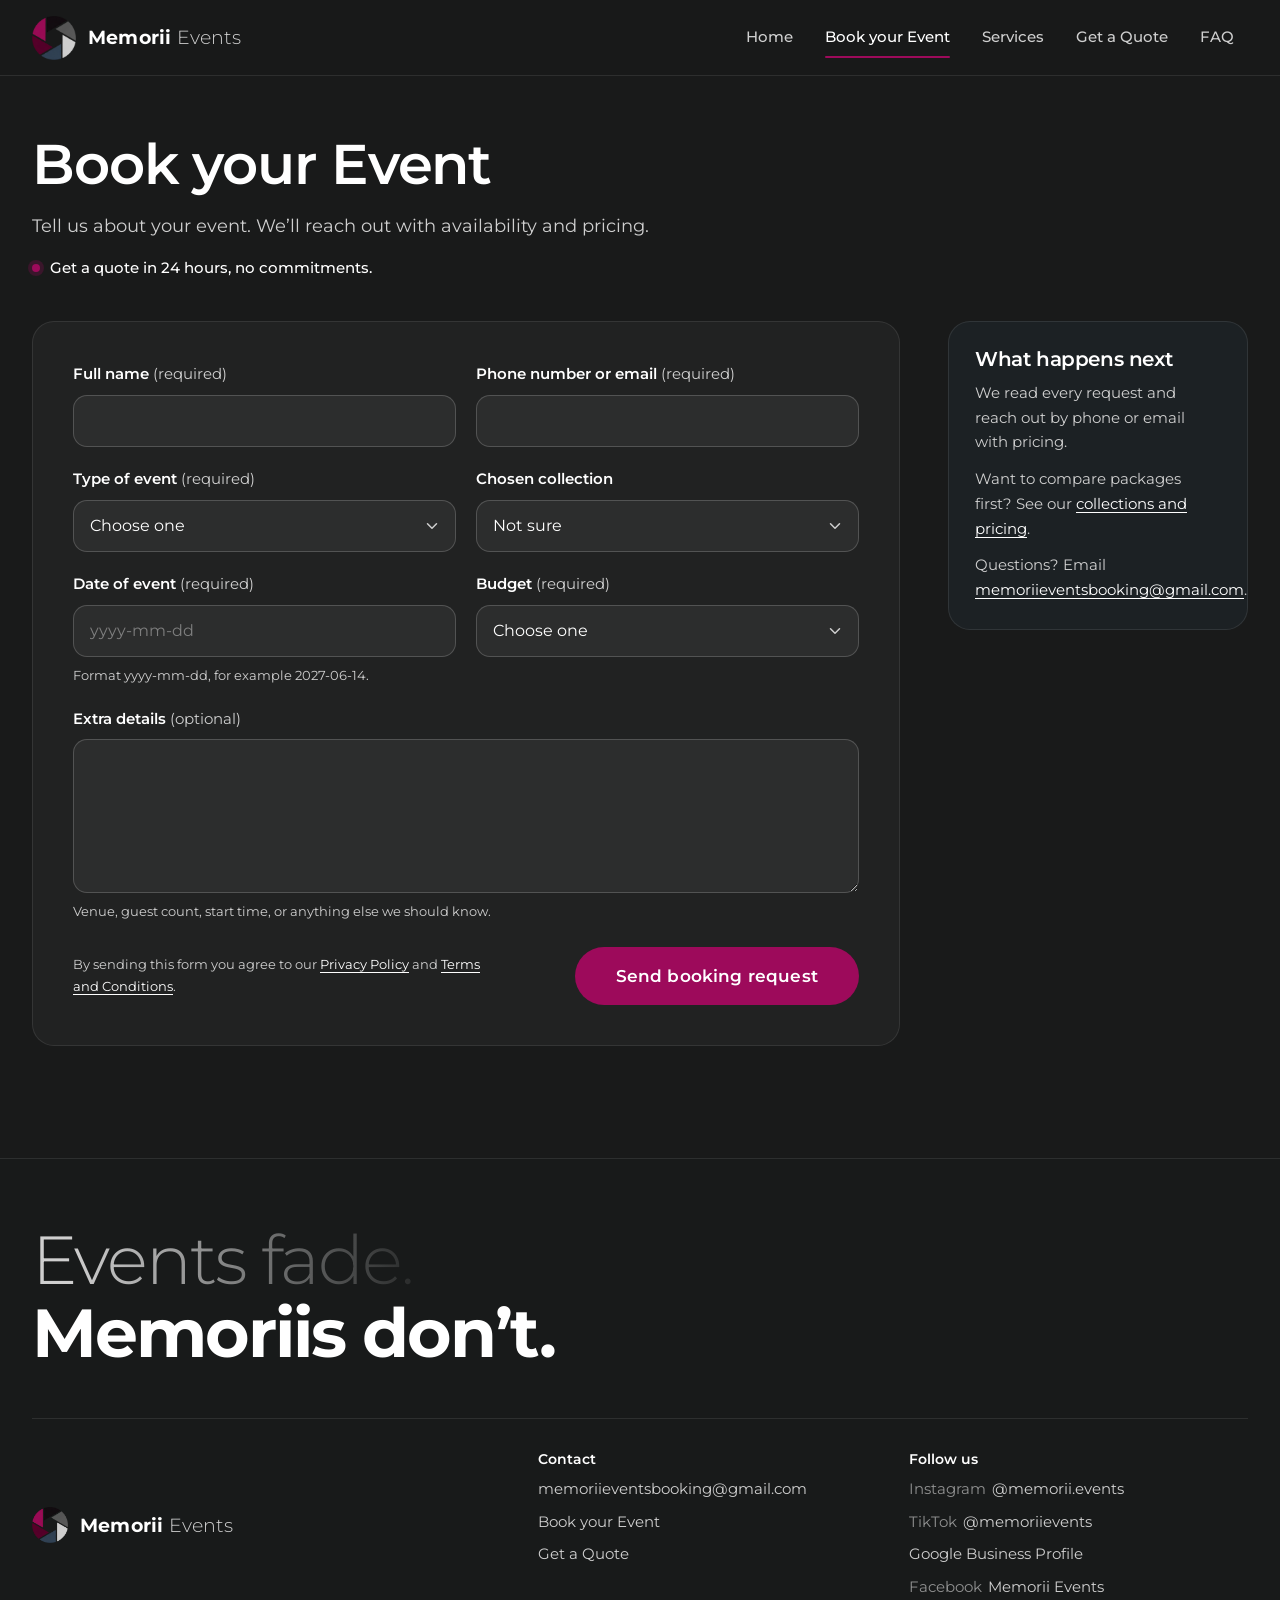
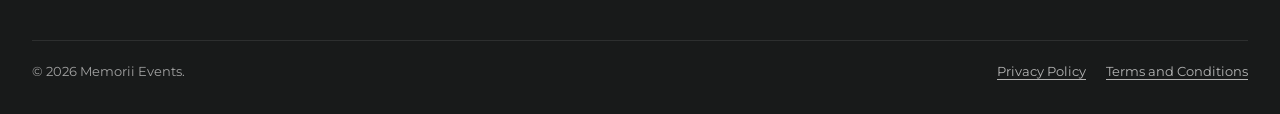
==== commit ed4be062: "Add Events We Serve, booking popup, FAQ, pricing, terms - Home: "Start making Memoriis" button, Even" ====
--- a/pages/book.html
+++ b/pages/book.html
@@ -24,7 +24,7 @@
   <link rel="preconnect" href="https://fonts.googleapis.com">
   <link rel="preconnect" href="https://fonts.gstatic.com" crossorigin>
   <link rel="stylesheet" href="https://fonts.googleapis.com/css2?family=Montserrat:wght@300;400;500;600;700&display=swap">
-  <link rel="stylesheet" href="../assets/css/styles.css?v=2">
+  <link rel="stylesheet" href="../assets/css/styles.css?v=3">
 </head>
 <body>
 <a class="skip-link" href="#main">Skip to content</a>
@@ -47,7 +47,7 @@
       <a class="nav-link" href="book.html" aria-current="page">Book your Event</a>
       <a class="nav-link" href="services.html">Services</a>
       <a class="nav-link" href="quote.html">Get a Quote</a>
-      <a class="nav-link" href="../index.html#meet-the-team">About Us</a>
+      <a class="nav-link" href="../index.html#faq">FAQ</a>
     </nav>
   </div>
 </header>
@@ -57,12 +57,13 @@
     <div class="page-head">
       <h1>Book your Event</h1>
       <p class="lead">Tell us about your event. We’ll reach out with availability and pricing.</p>
+      <p class="quote-line">Get a quote in 24 hours, no commitments.</p>
     </div>
 
     <div class="form-layout">
       <div class="form-card">
         <form class="enquiry-form" action="https://formspree.io/f/mgaaaqll" method="POST">
-          <!-- Formspree settings -->
+          <!-- Formspree settings (endpoint to be replaced later) -->
           <input type="hidden" name="_subject" value="New booking request - Memorii Events">
           <input type="hidden" name="_next" value="https://ziyadk1520.github.io/memorii-events/pages/thanks.html">
           <!-- Spam trap: people never see or fill this -->
@@ -94,15 +95,33 @@
               </select>
             </div>
             <div class="field">
-              <label for="event_date">Event date <span class="req">(required)</span></label>
-              <input id="event_date" name="event_date" type="date" required>
-            </div>
+            <label for="chosen_collection">Chosen collection</label>
+            <select id="chosen_collection" name="chosen_collection">
+                <option selected>Not sure</option>
+                <option>Essential Collection</option>
+                <option>Classic Collection</option>
+                <option>Reserve Collection</option>
+            </select>
+          </div>
           </div>
 
-          <div class="field">
+          <div class="form-row">
+            <div class="field">
+            <label for="event_date">Date of event <span class="req">(required)</span></label>
+            <input id="event_date" name="event_date" type="text" required inputmode="numeric" autocomplete="off"
+                   placeholder="yyyy-mm-dd" pattern="\d{4}-\d{2}-\d{2}" maxlength="10"
+                   data-date-field aria-describedby="event_date-hint">
+            <span class="hint" id="event_date-hint">Format yyyy-mm-dd, for example <span class="nowrap">2027-06-14</span>.</span>
+          </div>
+            <div class="field">
             <label for="budget">Budget <span class="req">(required)</span></label>
-            <input id="budget" name="budget" type="text" required aria-describedby="budget-hint">
-            <span class="hint" id="budget-hint">A rough number is fine. You can also write &ldquo;not sure yet&rdquo;.</span>
+            <select id="budget" name="budget" required>
+                <option value="">Choose one</option>
+                <option>$349-$499</option>
+                <option>$500-$749</option>
+                <option>$750+</option>
+            </select>
+          </div>
           </div>
 
           <div class="field">
@@ -112,7 +131,7 @@
           </div>
 
           <div class="form-foot">
-            <p class="form-note">By sending this form you agree to our <a href="privacy.html">Privacy Policy</a>.</p>
+            <p class="form-note">By sending this form you agree to our <a href="privacy.html">Privacy Policy</a> and <a href="terms.html">Terms and Conditions</a>.</p>
             <button class="btn btn-lg" type="submit" data-label="Send booking request">Send booking request</button>
           </div>
         </form>
@@ -121,7 +140,8 @@
       <aside class="aside-card" aria-labelledby="book-next">
         <h2 id="book-next">What happens next</h2>
         <p>We read every request and reach out by phone or email with pricing.</p>
-        <p>Questions first? Email <a href="mailto:memoriieventsbooking@gmail.com">memoriieventsbooking@gmail.com</a>.</p>
+        <p>Want to compare packages first? See our <a href="services.html">collections and pricing</a>.</p>
+        <p>Questions? Email <a href="mailto:memoriieventsbooking@gmail.com">memoriieventsbooking@gmail.com</a>.</p>
       </aside>
     </div>
   </div>
@@ -150,19 +170,24 @@
       <div>
         <h2 class="footer-h">Follow us</h2>
         <ul class="footer-list">
-          <li><span class="label">Instagram</span>@memorii.events</li>
-          <li><span class="label">TikTok</span>@memoriievents</li>
+          <li><span class="label">Instagram</span><a href="https://www.instagram.com/memorii.events?utm_source=qr" target="_blank" rel="noopener">@memorii.events</a></li>
+          <li><span class="label">TikTok</span><a href="https://www.tiktok.com/@memoriievents?_r=1&amp;_t=ZS-98tOiBm9J1l" target="_blank" rel="noopener">@memoriievents</a></li>
+          <li><a href="https://maps.app.goo.gl/9qKDPne746rH4iwv8?g_st=ic" target="_blank" rel="noopener">Google Business Profile</a></li>
           <li><span class="label">Facebook</span>Memorii Events</li>
         </ul>
       </div>
     </div>
 
     <div class="footer-legal">
-      <p>&copy; 2026 Memorii Events. <a href="privacy.html">Privacy Policy</a></p>
+      <p>&copy; 2026 Memorii Events.</p>
+      <ul class="footer-legal-links">
+        <li><a href="privacy.html">Privacy Policy</a></li>
+        <li><a href="terms.html">Terms and Conditions</a></li>
+      </ul>
     </div>
   </div>
 </footer>
 
-<script src="../assets/js/main.js?v=2" defer></script>
+<script src="../assets/js/main.js?v=3" defer></script>
 </body>
 </html>
--- a/assets/css/styles.css
+++ b/assets/css/styles.css
@@ -11,9 +11,9 @@
      4. Header and navigation
      5. Home: hero carousel (coverflow)
      6. Home: reviews
-     7. Home: meet the team
+     7. Home: events we serve, booking popup, FAQ
      8. Footer
-     9. Inner pages and forms
+     9. Inner pages, forms, services, legal pages
     10. Reduced motion
    ========================================================================== */
 
@@ -26,6 +26,7 @@
   --magenta-deep: #5b002e;  /* button hover */
   --white: #ffffff;         /* main text */
   --grey: #cfcfcf;          /* secondary text */
+  --gold: #f2b93b;          /* review stars */
 
   /* Derived surfaces (white at low opacity over the background) */
   --surface: rgba(255, 255, 255, 0.035);
@@ -375,15 +376,23 @@
 }
 
 /* 6. Home: reviews --------------------------------------------------------- */
-.reviews { padding: 24px 0 96px; }
+.reviews { padding: 0 0 104px; }
 
 .section-head {
-  display: flex; align-items: flex-end; justify-content: space-between; gap: 16px;
+  display: flex; flex-wrap: wrap; align-items: flex-end; justify-content: space-between; gap: 16px;
   margin-bottom: 28px;
 }
 .section-title { font-size: var(--fs-h2); }
 
-.review-arrows { display: flex; gap: 8px; flex-shrink: 0; }
+.review-arrows { display: flex; gap: 8px; flex-shrink: 0; margin-left: auto; }
+
+/* "5.0 stars on Google" line under the reviews heading */
+.rating-line {
+  display: flex; align-items: center; gap: 10px; margin-top: 10px;
+  color: var(--grey); font-size: 0.9375rem; font-weight: 500;
+}
+.rating-stars { display: flex; gap: 2px; color: var(--gold); }
+.rating-stars svg { width: 18px; height: 18px; }
 .round-btn {
   display: grid; place-items: center; width: 44px; height: 44px;
   border-radius: 50%; border: 1px solid var(--line-strong);
@@ -415,7 +424,7 @@
 }
 .review-top { display: flex; align-items: center; justify-content: space-between; }
 .review-quote { width: 34px; height: 34px; color: var(--magenta); }
-.stars { display: flex; gap: 3px; color: var(--white); }
+.stars { display: flex; gap: 3px; color: var(--gold); }
 .stars svg { width: 16px; height: 16px; }
 .stars .is-empty { color: rgba(255, 255, 255, 0.22); }
 .review-text { flex: 1; color: var(--grey); font-size: 0.9875rem; line-height: 1.7; }
@@ -436,35 +445,124 @@
   .review-card { flex-basis: calc((100% - 40px) / 3); }
 }
 
-/* 7. Home: meet the team --------------------------------------------------- */
-.team { padding: 24px 0 112px; }
-.team-grid { display: grid; gap: 40px; align-items: center; }
-
-.team-photo {
-  position: relative; aspect-ratio: 4 / 3;
+/* 7. Home: events we serve, booking popup, FAQ ---------------------------- */
+/* The events heading peeks in at the bottom of the first screen */
+.events { padding: 24px 0 104px; }
+.events .section-title { margin-bottom: 28px; }
+
+.event-grid {
+  list-style: none; margin: 0; padding: 0;
+  display: grid; gap: 20px;
+}
+@media (min-width: 640px) { .event-grid { grid-template-columns: repeat(2, 1fr); } }
+@media (min-width: 1100px) { .event-grid { grid-template-columns: repeat(4, 1fr); } }
+
+.event-card {
+  position: relative;
+  display: flex; flex-direction: column;
   border-radius: var(--radius-lg); overflow: hidden;
+  background: var(--surface); border: 1px solid var(--line);
+  transition: border-color 0.2s ease, transform 0.25s var(--ease);
+}
+.event-card:hover { border-color: var(--line-strong); transform: translateY(-2px); }
+.event-card:focus-within { border-color: var(--grey); }
+
+/* Placeholder colour blocks until event photos are ready */
+.event-block { aspect-ratio: 16 / 7; }
+@media (min-width: 640px) { .event-block { aspect-ratio: 16 / 10; } }
+.event-block--slate { background: var(--slate); }
+.event-block--magenta { background: var(--magenta); }
+.event-block--deep { background: var(--magenta-deep); }
+.event-block--mix { background: #3c2a44; }
+
+.event-body { display: flex; flex-direction: column; gap: 10px; padding: 22px 22px 24px; flex: 1; }
+.event-body h3 { font-size: var(--fs-h3); }
+.event-body p { color: var(--grey); font-size: 0.9375rem; flex: 1; }
+
+/* The button covers the whole card, so a click anywhere opens the popup */
+.event-open {
+  display: inline-flex; align-items: center; gap: 6px; align-self: flex-start;
+  margin-top: 6px; padding: 0; border: 0; background: none; cursor: pointer;
+  font: inherit; font-weight: 600; font-size: 0.9375rem; color: var(--white);
+}
+.event-open svg { width: 18px; height: 18px; transition: transform 0.2s ease; }
+.event-open::after { content: ""; position: absolute; inset: 0; border-radius: var(--radius-lg); }
+.event-card:hover .event-open svg { transform: translateX(3px); }
+.event-open:focus-visible { outline: none; }
+.event-open:focus-visible::after { outline: 3px solid var(--grey); outline-offset: -3px; }
+
+/* Booking popup (native <dialog>) */
+.booking-dialog {
+  width: min(560px, calc(100% - 24px)); max-height: calc(100% - 24px);
+  margin: auto; padding: 0; border: 0; border-radius: var(--radius-lg);
+  background: transparent; color: var(--white);
+  overflow: visible;
+}
+.booking-dialog::backdrop { background: rgba(8, 8, 9, 0.72); -webkit-backdrop-filter: blur(4px); backdrop-filter: blur(4px); }
+.dialog-panel {
+  position: relative;
+  max-height: calc(100vh - 24px); max-height: calc(100dvh - 24px); overflow-y: auto;
+  padding: clamp(24px, 5vw, 36px);
+  border-radius: var(--radius-lg);
   background:
-    radial-gradient(70% 80% at 85% 15%, rgba(157, 10, 91, 0.55), transparent 70%),
-    linear-gradient(150deg, var(--slate), #1d2229 70%);
-  border: 1px solid var(--line);
-}
-.team-photo img { position: absolute; inset: 0; width: 100%; height: 100%; object-fit: cover; }
-.team-placeholder {
-  position: absolute; inset: 0;
-  display: grid; place-content: center; justify-items: center; gap: 14px;
-  padding: 24px; text-align: center; color: var(--grey); font-size: var(--fs-small);
-}
-.team-placeholder img { position: static; width: 72px; height: 72px; opacity: 0.85; }
-
-.team-copy h2 { font-size: var(--fs-h2); margin-bottom: 20px; }
-.team-copy p { color: var(--grey); font-size: var(--fs-lead); max-width: 34em; }
-.team-copy p + p { margin-top: 14px; }
-.team-actions { display: flex; flex-wrap: wrap; gap: 12px; margin-top: 32px; }
-
-@media (min-width: 900px) {
-  .team-grid { grid-template-columns: 1.05fr 1fr; gap: 72px; }
-  .team-photo { aspect-ratio: 5 / 4; }
-}
+    radial-gradient(80% 60% at 100% 0%, rgba(157, 10, 91, 0.22), transparent 70%),
+    #1f2121;
+  border: 1px solid var(--line-strong);
+  box-shadow: 0 40px 100px rgba(0, 0, 0, 0.6);
+}
+.dialog-panel h2 { font-size: clamp(1.375rem, 1rem + 1.6vw, 1.75rem); padding-right: 44px; }
+.dialog-close {
+  position: absolute; top: 14px; right: 14px;
+  display: grid; place-items: center; width: 40px; height: 40px;
+  border: 1px solid var(--line-strong); border-radius: 50%;
+  background: transparent; color: var(--white); cursor: pointer;
+}
+.dialog-close:hover { background: var(--surface-strong); }
+.dialog-close svg { width: 18px; height: 18px; }
+.dialog-close:focus-visible { border-radius: 50%; }
+.booking-dialog .quote-line { margin: 8px 0 24px; }
+.booking-dialog .enquiry-form { gap: 16px; }
+.booking-dialog .form-row { gap: 16px; }
+body.dialog-open { overflow: hidden; }
+
+/* "Get a quote in 24 hours" line used in the popup and on the form pages */
+.quote-line {
+  display: inline-flex; align-items: flex-start; gap: 10px;
+  margin-top: 14px; color: var(--white); font-weight: 500; font-size: 0.9375rem;
+}
+.quote-line::before {
+  content: ""; flex: 0 0 8px; width: 8px; height: 8px; margin-top: 0.55em; border-radius: 50%;
+  background: var(--magenta); box-shadow: 0 0 0 4px rgba(157, 10, 91, 0.25);
+}
+
+.form-status { color: var(--grey); font-size: 0.875rem; min-height: 1.4em; text-align: center; }
+.btn-block { width: 100%; }
+.nowrap { white-space: nowrap; }
+
+/* FAQ */
+.faq { padding: 0 0 112px; }   /* html scroll-padding-top already clears the banner */
+.faq-grid { display: grid; gap: 28px; }
+@media (min-width: 960px) {
+  .faq-grid { grid-template-columns: minmax(0, 0.8fr) minmax(0, 1.2fr); gap: 64px; align-items: start; }
+}
+.faq-list { border-top: 1px solid var(--line); }
+.faq-item { border-bottom: 1px solid var(--line); }
+.faq-item summary {
+  display: flex; align-items: center; justify-content: space-between; gap: 20px;
+  padding: 22px 4px; cursor: pointer; list-style: none;
+  font-weight: 600; font-size: 1.0625rem; line-height: 1.4;
+}
+.faq-item summary::-webkit-details-marker { display: none; }
+.faq-item summary:hover { color: var(--grey); }
+.faq-icon { position: relative; flex: 0 0 18px; height: 18px; }
+.faq-icon::before, .faq-icon::after {
+  content: ""; position: absolute; left: 50%; top: 50%;
+  width: 14px; height: 2px; margin: -1px 0 0 -7px; border-radius: 2px;
+  background: currentColor; transition: transform 0.25s var(--ease);
+}
+.faq-icon::after { transform: rotate(90deg); }
+.faq-item[open] .faq-icon::after { transform: rotate(0deg); }
+.faq-item p { padding: 0 4px 22px; color: var(--grey); max-width: 40rem; }
 
 /* 8. Footer ---------------------------------------------------------------- */
 .site-footer { border-top: 1px solid var(--line); background: rgba(25, 26, 26, 0.55); }
@@ -497,9 +595,13 @@
 .footer-list a:hover { color: var(--white); text-decoration: underline; }
 .footer-list .label { color: rgba(207, 207, 207, 0.65); margin-right: 6px; }
 .footer-legal {
+  display: flex; flex-wrap: wrap; align-items: center; justify-content: space-between; gap: 8px 24px;
   padding: 20px 0 32px; border-top: 1px solid var(--line);
   color: rgba(207, 207, 207, 0.75); font-size: 0.8125rem;
 }
+.footer-legal-links { list-style: none; margin: 0; padding: 0; display: flex; flex-wrap: wrap; gap: 8px 20px; }
+.footer-legal-links a { color: rgba(207, 207, 207, 0.85); }
+.footer-legal-links a:hover { color: var(--white); }
 
 @media (min-width: 800px) {
   .footer-grid { grid-template-columns: 1.4fr 1fr 1fr; }
@@ -527,6 +629,7 @@
 .form-row { display: grid; gap: 20px; }
 @media (min-width: 640px) {
   .form-row { grid-template-columns: 1fr 1fr; }
+  .form-row.form-row--single { grid-template-columns: 1fr; }
 }
 
 .field { display: grid; gap: 8px; align-content: start; }
@@ -571,16 +674,66 @@
 .aside-card p { color: var(--grey); font-size: 0.9375rem; }
 .aside-card p + p { margin-top: 12px; }
 
-.prose { max-width: 42rem; }
-.prose h2 { font-size: var(--fs-h3); margin: 36px 0 10px; }
+.prose { max-width: 44rem; }
+.prose h2 { font-size: var(--fs-h3); margin: 40px 0 12px; }
+.prose h3 { font-size: 1rem; font-weight: 600; letter-spacing: 0; margin: 22px 0 6px; }
 .prose p { color: var(--grey); }
 .prose p + p { margin-top: 12px; }
-
-.coming-soon {
-  max-width: 42rem; padding: 40px 28px; border-radius: var(--radius-lg);
-  border: 1px dashed var(--line-strong); color: var(--grey); background: var(--surface);
-}
-.cta-row { display: flex; flex-wrap: wrap; gap: 12px; margin-top: 28px; }
+.prose strong { color: var(--white); }
+.prose .legal-close { margin-top: 40px; padding-top: 20px; border-top: 1px solid var(--line); }
+
+/* Services: collections and add-ons */
+.plan-grid { display: grid; gap: 20px; align-items: stretch; }
+@media (min-width: 1000px) { .plan-grid { grid-template-columns: repeat(3, 1fr); } }
+
+.plan-card {
+  position: relative;
+  display: flex; flex-direction: column; gap: 18px;
+  padding: 30px 26px 26px;
+  border-radius: var(--radius-lg);
+  background: var(--surface); border: 1px solid var(--line);
+}
+.plan-card--featured {
+  border-color: var(--magenta);
+  background:
+    radial-gradient(90% 50% at 50% 0%, rgba(157, 10, 91, 0.18), transparent 70%),
+    var(--surface);
+  box-shadow: 0 0 0 1px var(--magenta), 0 24px 60px -20px rgba(157, 10, 91, 0.45);
+}
+.plan-badge {
+  align-self: flex-start;
+  padding: 5px 12px; border-radius: 999px;
+  background: var(--magenta); color: var(--white);
+  font-size: 0.8125rem; font-weight: 600;
+}
+.plan-card:not(.plan-card--featured) .plan-badge { background: var(--slate); }
+/* Keeps card headings level when a card has no badge (desktop only) */
+.plan-badge--spacer { display: none; }
+@media (min-width: 1000px) { .plan-badge--spacer { display: block; visibility: hidden; } }
+.plan-card h2 { font-size: 1.5rem; }
+.plan-price { display: flex; align-items: baseline; gap: 12px; padding-bottom: 18px; border-bottom: 1px solid var(--line); }
+.plan-amount { font-size: 2.75rem; font-weight: 700; letter-spacing: -0.03em; line-height: 1; }
+.plan-hours { color: var(--grey); font-weight: 500; }
+.plan-list { list-style: none; margin: 0; padding: 0; display: grid; gap: 11px; flex: 1; align-content: start; }
+.plan-list li { display: flex; gap: 10px; align-items: flex-start; color: var(--grey); font-size: 0.9375rem; line-height: 1.5; }
+.plan-list svg { flex: 0 0 18px; width: 18px; height: 18px; margin-top: 2px; color: var(--grey); }
+.plan-list .is-extra { color: var(--white); }
+.plan-list .is-extra svg { color: var(--magenta); }
+.plan-list strong { font-weight: 700; }
+.plan-card .btn { margin-top: 6px; }
+
+.addons { margin-top: 72px; }
+.addons .section-title { margin-bottom: 20px; }
+.addon-list { list-style: none; margin: 0; padding: 0; border-top: 1px solid var(--line); max-width: 52rem; }
+.addon {
+  display: flex; align-items: baseline; justify-content: space-between; gap: 24px;
+  padding: 20px 4px; border-bottom: 1px solid var(--line);
+}
+.addon h3 { font-size: 1.0625rem; font-weight: 600; letter-spacing: 0; }
+.addon p { color: var(--grey); font-size: 0.9375rem; margin-top: 4px; }
+.addon-price { flex-shrink: 0; font-weight: 700; font-size: 1.0625rem; color: var(--white) !important; margin-top: 0 !important; }
+
+.cta-row { display: flex; flex-wrap: wrap; gap: 12px; margin-top: 40px; }
 
 /* 10. Reduced motion -------------------------------------------------------- */
 /* People who ask their device for less motion get no carousel animation.
